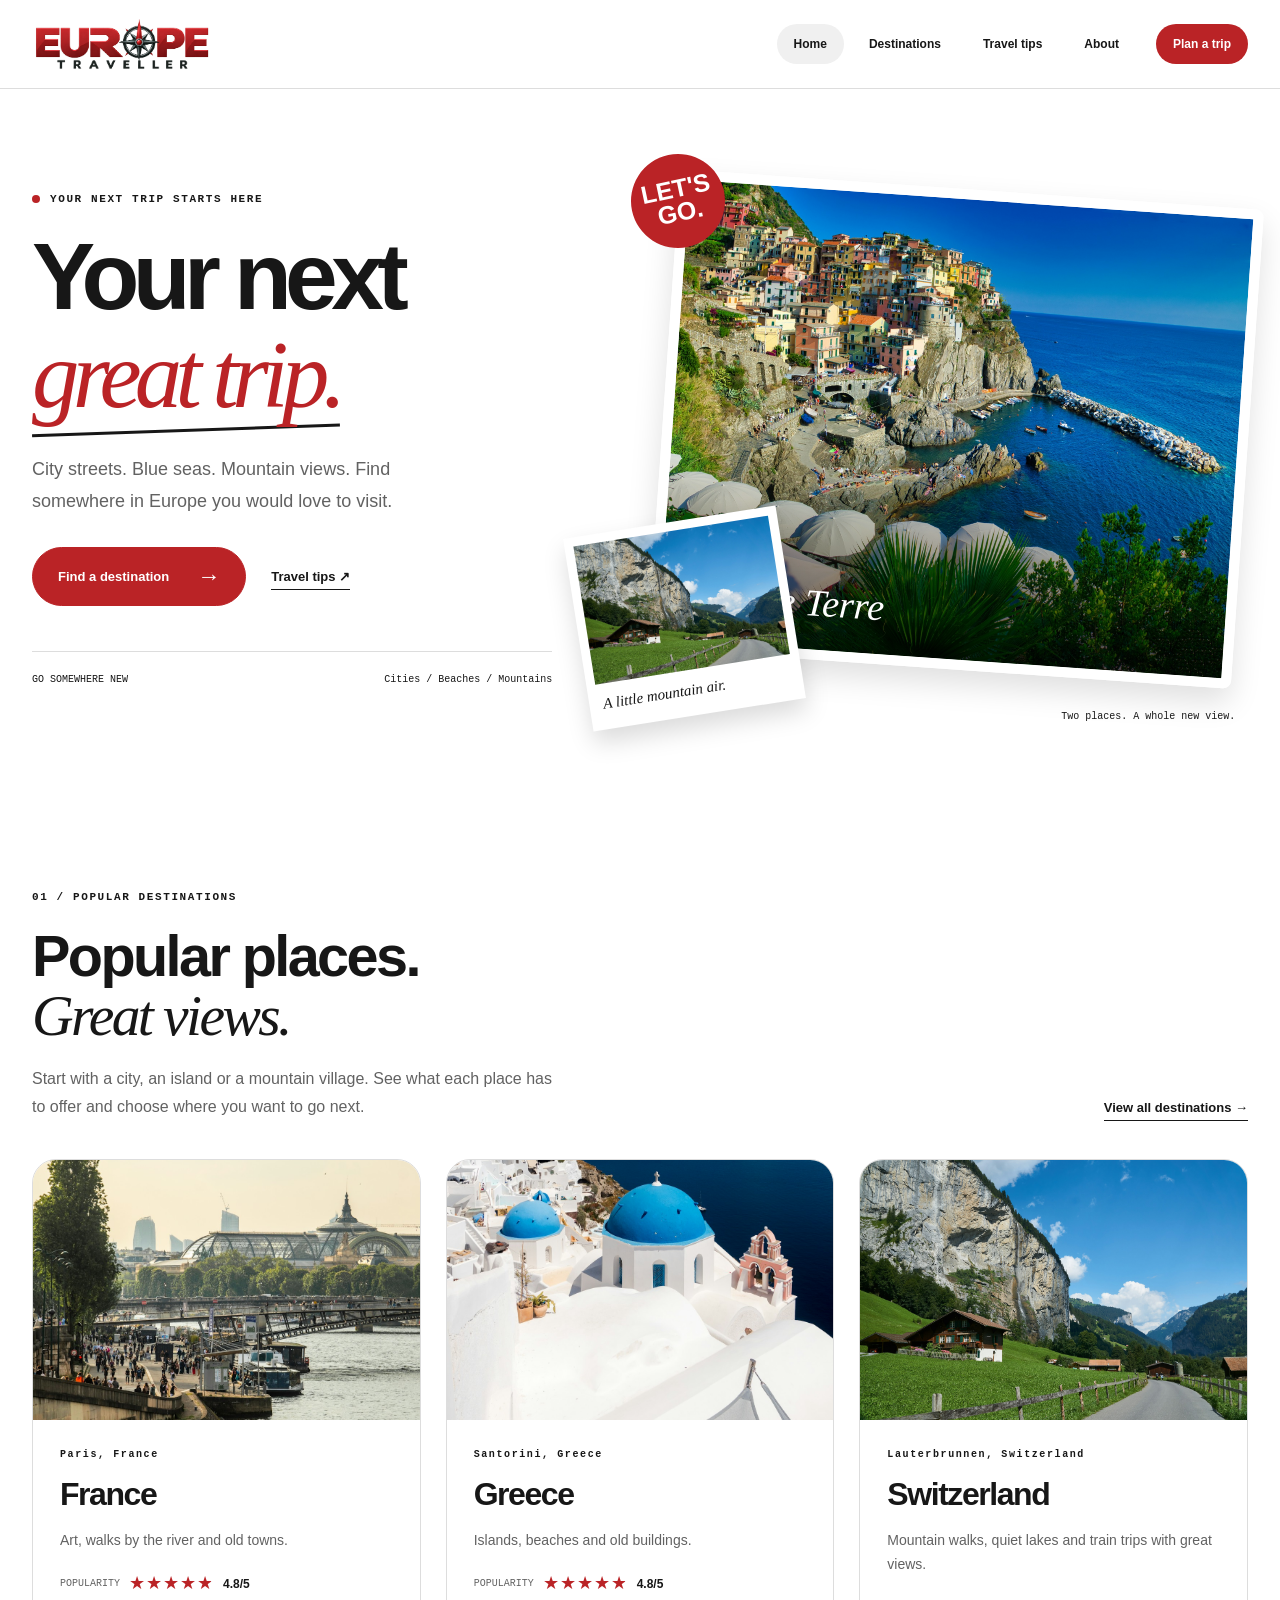
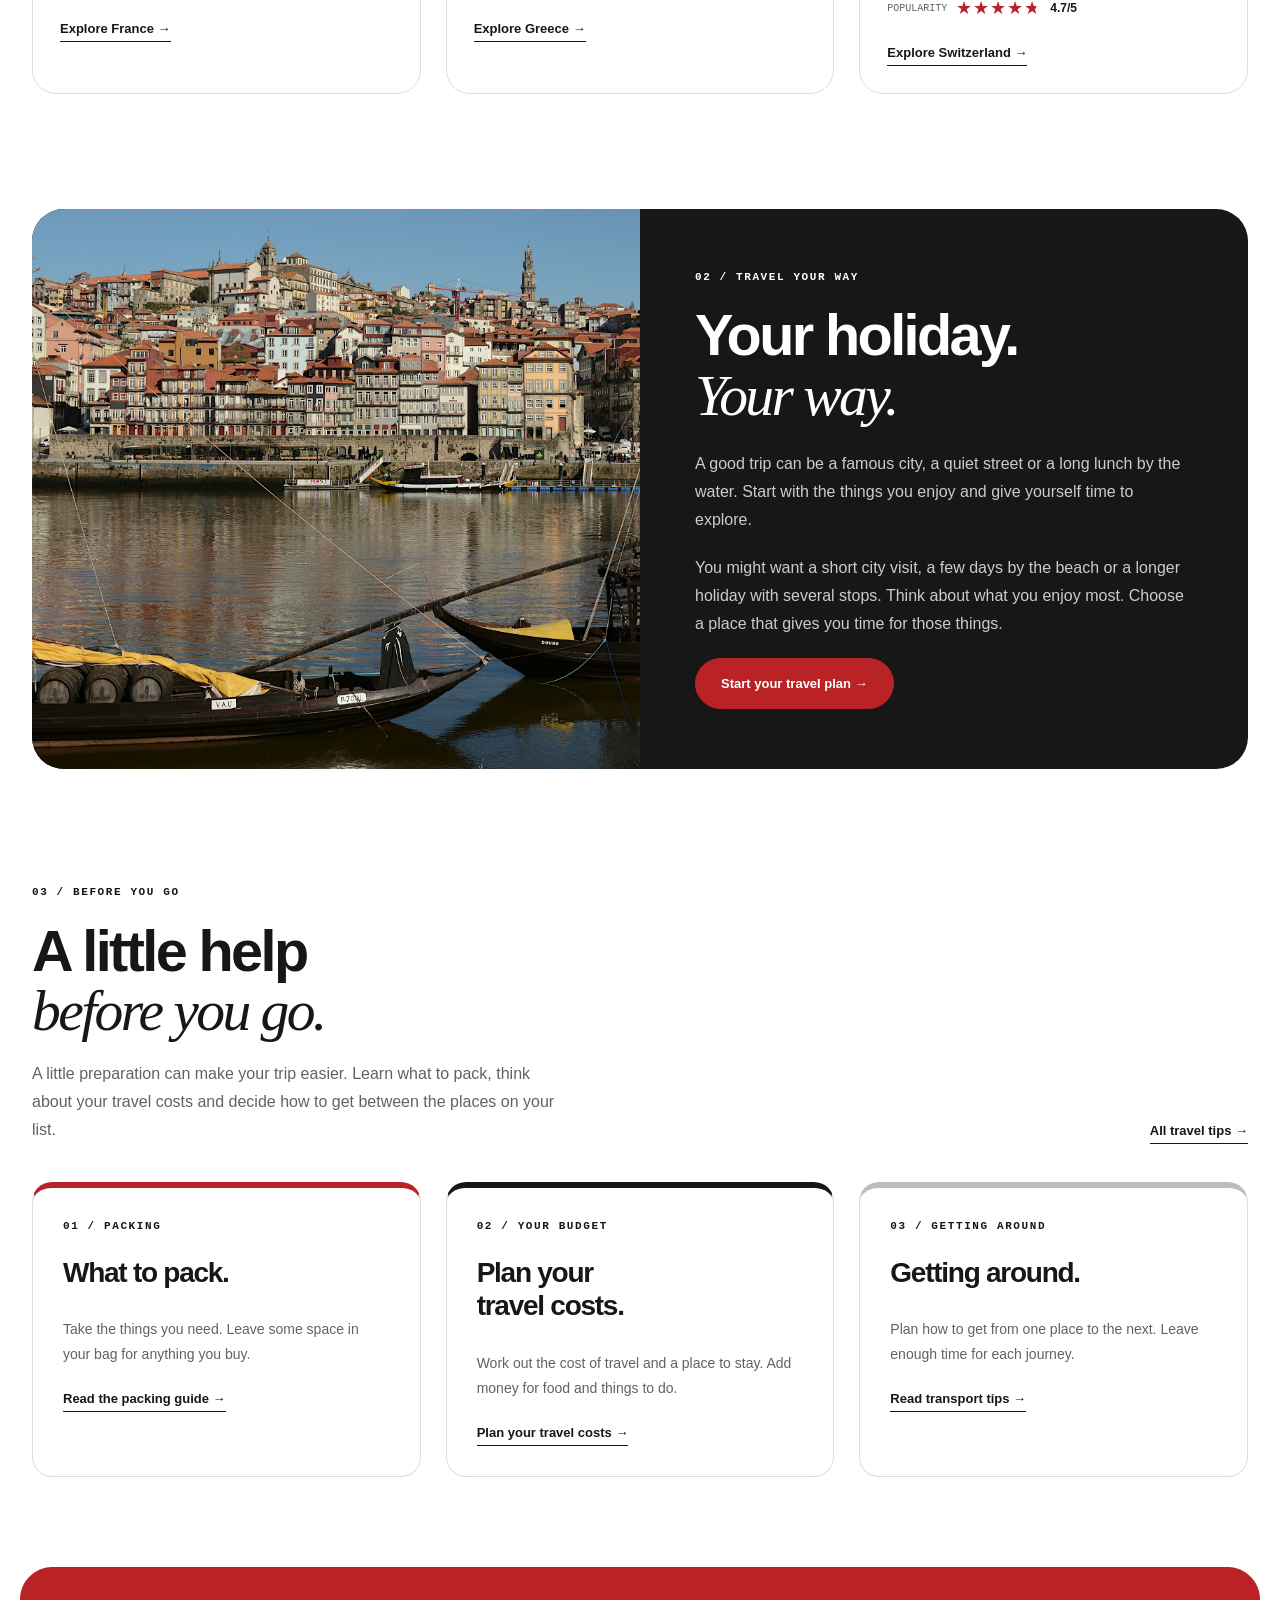
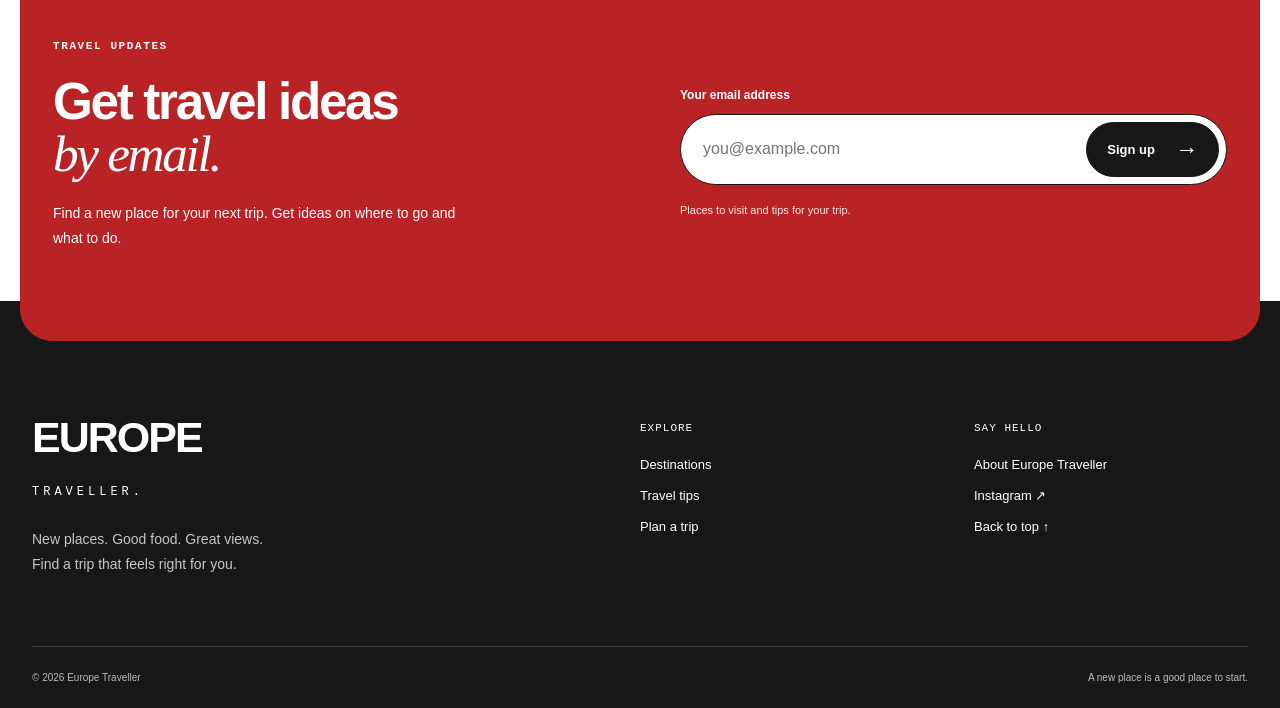
==== index.html @ cbe86f27 "Add files via upload" ====
<!DOCTYPE html>
<html lang="en-GB">
  <head>
    <meta charset="UTF-8">
    <meta name="viewport" content="width=device-width, initial-scale=1.0">
    <meta name="description" content="Discover popular European destinations, easy travel tips and a trip planner.">
    <title>Home | Europe Traveller</title>
    <link rel="icon" href="images/europe-traveller-logo-matched.png" type="image/png">
    <link rel="stylesheet" href="css/style.css">
  </head>
  <body>
    <a class="skip" href="#main">Skip to content</a>
    <!-- Site logo and navigation. -->
    <header class="header">
      <div class="container head-inner">
        <a class="logo" href="index.html" aria-label="Europe Traveller home"><img src="images/europe-traveller-logo-matched.png" alt="Europe Traveller" width="2103" height="748"></a>
        <input type="checkbox" id="menu" class="menu-toggle" aria-label="Show navigation menu" aria-controls="main-navigation">
        <label for="menu" class="menu-button">Menu <span aria-hidden="true">+</span></label>
        <nav class="nav" id="main-navigation" aria-label="Main navigation">
          <a href="index.html" aria-current="page" class="active">Home</a>
          <a href="destinations.html">Destinations</a>
          <a href="styles.html">Travel tips</a>
          <a href="about.html">About</a>
          <a href="enquiry.html">Plan a trip</a>
        </nav>
      </div>
    </header>
    <!-- The main content for this page. -->
    <main id="main">
      <section class="hero-canvas container">
        <div class="hero-copy">
          <span class="eyebrow"><span class="status-dot"></span>YOUR NEXT TRIP STARTS HERE</span>
          <h1>Your next<br><em>great trip.</em></h1>
          <p>City streets. Blue seas. Mountain views. Find somewhere in Europe you would love to visit.</p>
          <div class="hero-actions">
            <a class="button" href="destinations.html">Find a destination <span aria-hidden="true">&rarr;</span></a>
            <a class="quiet-link" href="styles.html">Travel tips &nearr;</a>
          </div>
          <div class="hero-note">
            <span>GO SOMEWHERE NEW</span>
            <span>Cities / Beaches / Mountains</span>
          </div>
        </div>
        <div class="hero-collage">
          <figure class="main-postcard">
            <img src="images/photos/italy.jpg" alt="Colourful houses and a small harbour in Manarola, Cinque Terre" width="1960" height="1600" fetchpriority="high">
            <figcaption>
              <span>01 / ITALY</span>
              <strong>Cinque Terre</strong>
            </figcaption>
          </figure>
          <figure class="small-postcard">
            <img src="images/photos/switzerland.jpg" alt="A chalet below the cliffs and mountains of Lauterbrunnen" width="2400" height="1600">
            <figcaption>
              A little mountain air.
            </figcaption>
          </figure>
          <div class="round-stamp" aria-hidden="true">
            LET'S
            <br>
            GO.
          </div>
          <span class="photo-note">Two places. A whole new view.</span>
        </div>
      </section>
      <section class="section container">
        <div class="section-heading">
          <div>
            <span class="eyebrow">01 / POPULAR DESTINATIONS</span>
            <h2>Popular places.<br><em>Great views.</em></h2>
            <p>Start with a city, an island or a mountain village. See what each place has to offer and choose where you want to go next.</p>
          </div>
          <a class="text-link" href="destinations.html">View all destinations &rarr;</a>
        </div>
        <div class="three-grid">
          <a class="story-card" href="destinations.html#france">
            <img src="images/photos/france.jpg" alt="People and boats beside the River Seine in Paris" width="1067" height="1600" loading="lazy">
            <div class="story-text">
              <span class="eyebrow">Paris, France</span>
              <h3>France</h3>
              <p>Art, walks by the river and old towns.</p>
              <div class="popularity">
                <span class="popularity-label">Popularity</span>
                <span class="stars rating-48" aria-hidden="true">&#9733;&#9733;&#9733;&#9733;&#9733;</span>
                <span class="popularity-score" aria-label="Popularity score 4.8 out of 5">4.8/5</span>
              </div>
              <span class="text-link">Explore France &rarr;</span>
            </div>
          </a>
          <a class="story-card" href="destinations.html#greece">
            <img class="photo-bottom" src="images/photos/greece.jpg" alt="Blue church domes and white buildings above the sea in Santorini" width="1067" height="1600" loading="lazy">
            <div class="story-text">
              <span class="eyebrow">Santorini, Greece</span>
              <h3>Greece</h3>
              <p>Islands, beaches and old buildings.</p>
              <div class="popularity">
                <span class="popularity-label">Popularity</span>
                <span class="stars rating-48" aria-hidden="true">&#9733;&#9733;&#9733;&#9733;&#9733;</span>
                <span class="popularity-score" aria-label="Popularity score 4.8 out of 5">4.8/5</span>
              </div>
              <span class="text-link">Explore Greece &rarr;</span>
            </div>
          </a>
          <a class="story-card" href="destinations.html#switzerland">
            <img src="images/photos/switzerland.jpg" alt="A chalet below the cliffs and mountains of Lauterbrunnen" width="2400" height="1600" loading="lazy">
            <div class="story-text">
              <span class="eyebrow">Lauterbrunnen, Switzerland</span>
              <h3>Switzerland</h3>
              <p>Mountain walks, quiet lakes and train trips with great views.</p>
              <div class="popularity">
                <span class="popularity-label">Popularity</span>
                <span class="stars rating-47" aria-hidden="true">&#9733;&#9733;&#9733;&#9733;&#9733;</span>
                <span class="popularity-score" aria-label="Popularity score 4.7 out of 5">4.7/5</span>
              </div>
              <span class="text-link">Explore Switzerland &rarr;</span>
            </div>
          </a>
        </div>
      </section>
      <section class="section feature-story">
        <div class="container editorial-split">
          <img src="images/photos/portugal.jpg" alt="Traditional boats and colourful riverside buildings in Porto" width="2225" height="1600" loading="lazy">
          <div class="feature-copy">
            <span class="eyebrow">02 / TRAVEL YOUR WAY</span>
            <h2>Your holiday.<br><em>Your way.</em></h2>
            <p>A good trip can be a famous city, a quiet street or a long lunch by the water. Start with the things you enjoy and give yourself time to explore.</p>
            <p>You might want a short city visit, a few days by the beach or a longer holiday with several stops. Think about what you enjoy most. Choose a place that gives you time for those things.</p>
            <a class="button dark" href="enquiry.html">Start your travel plan &rarr;</a>
          </div>
        </div>
      </section>
      <section class="section container">
        <div class="section-heading">
          <div>
            <span class="eyebrow">03 / BEFORE YOU GO</span>
            <h2>A little help<br><em>before you go.</em></h2>
            <p>A little preparation can make your trip easier. Learn what to pack, think about your travel costs and decide how to get between the places on your list.</p>
          </div>
          <a class="text-link" href="styles.html">All travel tips &rarr;</a>
        </div>
        <div class="three-grid journal-grid">
          <a href="styles.html#packing" class="journal-card journal-link"><span class="eyebrow">01 / PACKING</span><h3>What to pack.</h3><p>Take the things you need. Leave some space in your bag for anything you buy.</p><span class="text-link">Read the packing guide &rarr;</span></a>
          <a href="styles.html#budget" class="journal-card journal-link dark-top"><span class="eyebrow">02 / YOUR BUDGET</span><h3>Plan your<br>travel costs.</h3><p>Work out the cost of travel and a place to stay. Add money for food and things to do.</p><span class="text-link">Plan your travel costs &rarr;</span></a>
          <a href="styles.html#transport" class="journal-card journal-link grey-top"><span class="eyebrow">03 / GETTING AROUND</span><h3>Getting around.</h3><p>Plan how to get from one place to the next. Leave enough time for each journey.</p><span class="text-link">Read transport tips &rarr;</span></a>
        </div>
      </section>
    </main>
    <!-- Email. -->
    <section class="newsletter" aria-labelledby="newsletter-title">
      <div class="container newsletter-grid">
        <div>
          <span class="eyebrow">TRAVEL UPDATES</span>
          <h2 id="newsletter-title">Get travel ideas<br><em>by email.</em></h2>
          <p>Find a new place for your next trip. Get ideas on where to go and what to do.</p>
        </div>
        <form action="about.html#subscribed" method="get">
          <label for="subscribe-email">Your email address</label>
          <div class="subscribe-row">
            <input id="subscribe-email" type="email" autocomplete="email" placeholder="you@example.com" required aria-describedby="subscribe-note">
            <button class="button" type="submit">Sign up <span aria-hidden="true">&rarr;</span></button>
          </div>
          <p id="subscribe-note" class="tip-small">Places to visit and tips for your trip.</p>
        </form>
      </div>
    </section>
    <!-- Footer links appear on every page. -->
    <footer class="footer">
      <div class="container foot-grid">
        <div class="footer-intro">
          <a class="footer-brand" href="index.html">EUROPE<br><span>TRAVELLER.</span></a>
          <p>New places. Good food. Great views.<br>Find a trip that feels right for you.</p>
        </div>
        <div>
          <strong>Explore</strong>
          <a href="destinations.html" class="footer-link">Destinations</a>
          <a href="styles.html" class="footer-link">Travel tips</a>
          <a href="enquiry.html" class="footer-link">Plan a trip</a>
        </div>
        <div>
          <strong>Say hello</strong>
          <a href="about.html" class="footer-link">About Europe Traveller</a>
          <a href="https://www.instagram.com/" target="_blank" rel="noopener noreferrer" class="footer-link">Instagram &nearr;</a>
          <a href="#main" class="footer-link">Back to top &uarr;</a>
        </div>
      </div>
      <div class="container footer-bottom">
        <span>&copy; 2026 Europe Traveller</span>
        <span>A new place is a good place to start.</span>
      </div>
    </footer>
  </body>
</html>
---- css/style.css ----
* { box-sizing: border-box; }
html { scroll-behavior: smooth; }
body { margin: 0; background: #fff; color: #171717; font: 16px Arial, Helvetica, sans-serif; }
a { color: inherit; text-decoration: none; }
img, video { display: block; max-width: 100%; }
button, input, select, textarea { font: inherit; }
button, summary { cursor: pointer; }
:focus-visible { outline: 3px solid #ba2326; outline-offset: 5px; }
h1, h2, h3, p, figure { margin-top: 0; }
h1, h2, h3 { letter-spacing: -.045em; }
h1, h2 { font-weight: 800; line-height: 1.03; }
h1 { font-size: clamp(56px, 6.6vw, 92px); margin-bottom: 26px; }
h2 { font-size: clamp(38px, 4.5vw, 64px); margin-bottom: 25px; }
h1 em, h2 em { font-family: Georgia, "Times New Roman", serif; font-weight: normal; }
h3 { font-size: 24px; line-height: 1.2; }
p, li { line-height: 1.75; }
p { margin-bottom: 20px; }
.container { width: calc(100% - 64px); max-width: 1240px; margin: auto; }
.section { padding: 90px 0; }
.sand { background: #f5f5f5; }
.ink { background: #171717; color: #fff; }
.eyebrow, .light-label { display: block; font: 700 11px/1.6 "Courier New", monospace; letter-spacing: 1.6px; margin-bottom: 20px; }
.light-label { color: white; }
.tip-small { color: #626262; font-size: 12px; margin-top: 16px; }
main[id], section[id], article[id] { scroll-margin-top: 110px; }
.skip { position: absolute; top: -100px; left: 15px; padding: 12px; background: #ba2326; color: white; z-index: 50; }
.skip:focus { top: 10px; }

/* Header */
.header { position: sticky; top: 0; z-index: 20; background: #fff; border-bottom: 1px solid #ddd; }
.head-inner { min-height: 88px; display: flex; align-items: center; justify-content: space-between; gap: 30px; }
.logo img { width: 180px; height: auto; }
.nav { display: flex; align-items: center; gap: 8px; }
.nav a { padding: 13px 17px; border-radius: 50px; font-size: 12px; font-weight: bold; white-space: nowrap; }
.nav a:hover, .nav a.active { background: #f0f0f0; }
.nav a:last-child { margin-left: 12px; background: #ba2326; color: white; }
.nav a:last-child:hover { background: #961c1e; }
.menu-toggle, .menu-button { display: none; }

/* Buttons */
.button { display: inline-flex; align-items: center; justify-content: center; gap: 28px; padding: 17px 25px; background: #ba2326; color: #fff; border: 1px solid #ba2326; border-radius: 50px; font-size: 13px; font-weight: bold; transition: transform .2s, background .2s; }
.button:hover { transform: translateY(-2px); background: #961c1e; }
.button span { font-size: 23px; line-height: 1; }
.button.dark { background: #171717; color: white; border-color: #171717; }
.quiet-link, .text-link { display: inline-block; font-size: 13px; font-weight: bold; border-bottom: 1px solid currentColor; padding: 5px 0; }
.quiet-link:hover, .text-link:hover { opacity: .65; }

/* Main photo collage Relative positioning keeps the photos inside this area. Absolute positioning places the smaller photo over the larger one. */
.hero-canvas { display: grid; grid-template-columns: minmax(0, .9fr) minmax(0, 1.1fr); align-items: center; gap: 60px; padding: 65px 0 75px; }
.hero-copy { padding: 20px 0; }
.hero-copy .eyebrow { display: flex; align-items: center; gap: 10px; }
.status-dot { width: 8px; height: 8px; background: #ba2326; border-radius: 50%; }
.hero-copy h1 { font-size: clamp(66px, 7.4vw, 106px); letter-spacing: -.07em; margin-bottom: 30px; }
.hero-copy h1 em { white-space: nowrap; position: relative; z-index: 0; color: #ba2326; }
.hero-copy h1 em:after { content: ""; position: absolute; left: 0; right: 0; height: 3px; background: #171717; bottom: -5px; z-index: -1; transform: rotate(-2deg); }
.hero-copy > p { max-width: 390px; color: #626262; font-size: 18px; }
.hero-actions { display: flex; align-items: center; flex-wrap: wrap; gap: 25px; margin: 30px 0 45px; }
.hero-note { display: flex; flex-wrap: wrap; justify-content: space-between; gap: 12px; border-top: 1px solid #ddd; padding-top: 20px; font: 10px/1.5 "Courier New", monospace; }
.hero-collage { position: relative; height: 570px; }
.main-postcard { position: absolute; width: 92%; height: 480px; top: 35px; right: 0; margin: 0; border: 10px solid white; border-radius: 8px; transform: rotate(4deg); box-shadow: 0 14px 30px #00000020; overflow: hidden; }
.main-postcard img { width: 100%; height: 100%; object-fit: cover; }
.main-postcard:after { content: ""; position: absolute; inset: 55% 0 0; background: linear-gradient(transparent, #000000b0); }
.main-postcard figcaption { position: absolute; bottom: 25px; left: 25px; z-index: 1; color: white; }
.main-postcard figcaption span { display: block; font: 11px "Courier New", monospace; letter-spacing: 2px; }
.main-postcard figcaption strong { display: block; margin-top: 10px; font: italic 38px Georgia, serif; }
.small-postcard { position: absolute; left: -35px; bottom: 8px; width: 215px; background: white; margin: 0; padding: 9px 9px 17px; transform: rotate(-9deg); box-shadow: 0 12px 25px #00000025; z-index: 2; }
.small-postcard img { width: 100%; height: 140px; object-fit: cover; }
.small-postcard figcaption { padding: 12px 5px 0; font: italic 15px Georgia, serif; }
.round-stamp { position: absolute; top: 0; left: 3%; width: 94px; height: 94px; border-radius: 50%; background: #ba2326; color: white; display: flex; align-items: center; justify-content: center; text-align: center; font-weight: 900; font-size: 25px; line-height: .95; transform: rotate(-12deg); z-index: 3; }
.photo-note { position: absolute; bottom: 2px; right: 2%; font: 10px "Courier New", monospace; }

/* Section headings and home cards */
.section-heading { display: flex; align-items: end; justify-content: space-between; gap: 50px; margin-bottom: 38px; }
.section-heading h2 { margin: 0; }
.section-heading p { max-width: 530px; color: #626262; margin: 20px 0 0; }
.section-heading > p { max-width: 390px; }
.section-heading > a { white-space: nowrap; }
.three-grid { display: grid; grid-template-columns: repeat(3, minmax(0, 1fr)); gap: 25px; }
.story-card { display: block; border: 1px solid #ddd; border-radius: 24px; overflow: hidden; background: white; transition: transform .25s, box-shadow .25s; }
.story-card:hover { transform: translateY(-6px); box-shadow: 0 16px 30px #00000015; }
.story-card > img { width: 100%; height: 260px; object-fit: cover; }
.story-text { padding: 27px; }
.story-text .eyebrow { font-size: 10px; margin-bottom: 12px; }
.story-text h3 { font-size: 32px; margin-bottom: 14px; }
.story-text > p { font-size: 14px; color: #626262; }
.popularity { display: flex; flex-wrap: wrap; align-items: center; gap: 9px; margin: 20px 0; }
.popularity-label { color: #626262; font: 10px "Courier New", monospace; text-transform: uppercase; }
.popularity-score { font-size: 12px; font-weight: bold; }
.stars { display: inline-block; font-size: 18px; line-height: 1.3; letter-spacing: 1px; color: transparent; -webkit-background-clip: text; background-clip: text; }

/* Fixed star ratings. 4.8 out of 5 fills 96% of the stars. */
.rating-45 { background-image: linear-gradient(to right, #ba2326 90%, #d8d8d8 90%); }
.rating-46 { background-image: linear-gradient(to right, #ba2326 92%, #d8d8d8 92%); }
.rating-47 { background-image: linear-gradient(to right, #ba2326 94%, #d8d8d8 94%); }
.rating-48 { background-image: linear-gradient(to right, #ba2326 96%, #d8d8d8 96%); }
.rating-49 { background-image: linear-gradient(to right, #ba2326 98%, #d8d8d8 98%); }
.editorial-split { display: grid; grid-template-columns: 1fr 1fr; gap: 70px; align-items: center; }
.editorial-split > img { width: 100%; height: 470px; object-fit: cover; border-radius: 28px; }
.editorial-split p { color: #626262; }
.feature-story { padding: 25px 0; }
.feature-story .editorial-split { gap: 0; background: #171717; color: #fff; border-radius: 32px; overflow: hidden; }
.feature-story .editorial-split > img { height: 100%; min-height: 560px; border-radius: 0; }
.feature-copy { padding: 55px; }
.feature-story .button.dark { background: #ba2326; border-color: #ba2326; }
.feature-story p { color: #ccc; }
.journal-card { display: block; background: white; border: 1px solid #ddd; border-top: 6px solid #ba2326; border-radius: 20px; padding: 30px; }
.dark-top { border-top-color: #171717; }
.grey-top { border-top-color: #bdbdbd; }
.journal-grid h3 { font-size: 28px; }
.journal-grid p { color: #626262; font-size: 14px; }
.journal-link:hover { background: #f6f6f6; }

/* Inner page banners */
.page-hero { padding: 65px 0; background: #f5f5f5; }
.page-hero-grid { display: grid; grid-template-columns: 1fr 1fr; gap: 75px; align-items: center; }
.page-hero p { max-width: 460px; font-size: 17px; color: #626262; }
.page-hero-grid > img, .hero-picture { width: 100%; height: 400px; object-fit: cover; border-radius: 80px 25px 25px 25px; }
.hero-picture { position: relative; margin: 0; overflow: hidden; }
.hero-picture img { width: 100%; height: 100%; object-fit: cover; }
.hero-picture figcaption { position: absolute; bottom: 20px; left: 20px; background: #fff; border-radius: 50px; padding: 12px 18px; font: 10px "Courier New", monospace; letter-spacing: 1px; }
.page-about .page-hero-grid > img { border-radius: 25px 80px 25px 25px; }
.page-plan .page-hero-grid > img { border-radius: 25px 25px 80px 25px; }

/* Destination filters A checked radio button changes its label and hides cards from other groups. The ~ symbol means a later element with the same parent. */
.directory { position: relative; display: flex; flex-wrap: wrap; gap: 10px; }
.filter-radio { position: absolute; opacity: 0; width: 1px; height: 1px; padding: 0; }
.filter-label { display: inline-block; border: 1px solid #ccc; border-radius: 50px; padding: 13px 22px; cursor: pointer; font-size: 12px; font-weight: bold; }
.filter-label:hover { background: #eee; }
.filter-radio:checked + .filter-label { background: #ba2326; color: white; border-color: #ba2326; }
.filter-radio:focus-visible + .filter-label { outline: 3px solid #ba2326; outline-offset: 3px; }
#show-city:checked ~ .destination-grid .country-card:not(.city), #show-sea:checked ~ .destination-grid .country-card:not(.sea), #show-nature:checked ~ .destination-grid .country-card:not(.nature) { display: none; }
.destination-grid { width: 100%; margin-top: 25px; display: grid; grid-template-columns: repeat(3, minmax(0, 1fr)); align-items: start; gap: 28px; }
.country-card { background: white; border: 1px solid #ddd; border-radius: 24px; overflow: hidden; }
.country-photo { position: relative; }
.country-photo img { width: 100%; height: 245px; object-fit: cover; }
.country-number { position: absolute; top: 16px; left: 16px; display: flex; align-items: center; justify-content: center; border-radius: 50%; width: 36px; height: 36px; background: #ba2326; color: white; font: 12px "Courier New", monospace; }
.country-location { position: absolute; left: 16px; bottom: 16px; max-width: calc(100% - 32px); padding: 9px 13px; background: #ffffffeb; border-radius: 50px; font-size: 10px; }
.country-content { padding: 25px; }
.country-name { font-size: 30px; margin: 0 0 13px; }
.country-content > p { color: #626262; font-size: 14px; min-height: 48px; }
.country-guide { border-top: 1px solid #ddd; margin-top: 20px; }
.country-guide summary { display: flex; align-items: center; justify-content: space-between; gap: 15px; list-style: none; padding: 18px 0 0; font-size: 12px; font-weight: bold; }
.country-guide summary::-webkit-details-marker { display: none; }
.country-guide summary span { font-size: 24px; font-weight: normal; }
.country-guide[open] summary span { transform: rotate(45deg); }
.country-guide > div { margin-top: 20px; }
.country-guide p, .country-guide li { color: #626262; font-size: 14px; }
.country-guide ul { padding-left: 20px; }

/* Tips, checklist and questions */
.travel-strip { background: white; border-bottom: 1px solid #ddd; }
.travel-strip .container { display: flex; align-items: center; flex-wrap: wrap; gap: 28px; padding: 22px 0; }
.travel-strip strong { font-size: 13px; margin-right: auto; }
.travel-strip a { font-size: 12px; font-weight: bold; }
.travel-strip a:hover { text-decoration: underline; }
.tips-list { padding-left: 20px; }
.tips-list li { margin-bottom: 14px; }
.packing-panel { background: #171717; color: white; border: 1px solid #171717; border-radius: 24px; padding: 35px; }
.packing-panel h3 { font-size: 30px; }
.packing-panel p { font-size: 14px; color: #ccc; }
.packing-panel label { display: flex; align-items: center; gap: 13px; padding: 17px 0; border-top: 1px solid #444; font-size: 13px; line-height: 1.5; cursor: pointer; }
.packing-panel input { width: 19px; height: 19px; padding: 0; margin: 0; accent-color: #ba2326; flex-shrink: 0; }
.packing-panel input:checked + span { text-decoration: line-through; color: #bdbdbd; }
.step { display: block; font: italic 45px Georgia, serif; margin-bottom: 25px; }
.step-card { border-top: 2px solid #171717; padding: 28px 15px 0 0; }
.step-grid p { color: #626262; font-size: 15px; }
.readable { max-width: 820px; }
.readable p { color: #626262; }
.travel-faq { padding: 24px; margin: 12px 0; background: white; border: 1px solid #ddd; border-radius: 16px; }
.travel-faq[open] { background: #fafafa; }
.travel-faq summary { font-size: 16px; font-weight: bold; }
.travel-faq p { margin: 20px 0 0; font-size: 15px; }
.travel-faq .text-link { margin-top: 15px; }
.video-grid { display: grid; grid-template-columns: .8fr 1.2fr; align-items: center; gap: 70px; }
.video-grid p { color: #ccc; }
.video-grid video { width: 100%; border-radius: 24px; background: black; }

/* Travel planning form */
.plan-grid { display: grid; grid-template-columns: 1.35fr .7fr; align-items: start; gap: 35px; }
.form-panel { border: 1px solid #ccc; background: white; border-radius: 28px; padding: 40px; }
.form-panel h2 { font-size: 38px; }
.form-panel > p { color: #626262; font-size: 15px; }
.form-panel label, .newsletter label { display: block; font-size: 12px; font-weight: bold; margin-bottom: 20px; }
input, select, textarea { max-width: 100%; padding: 15px; background: white; border: 1px solid #bcbcbc; border-radius: 10px; color: #171717; font-size: 16px; }
.form-panel input, .form-panel select, .form-panel textarea { display: block; width: 100%; margin-top: 10px; font-weight: normal; }
textarea { resize: vertical; }
.form-row { display: grid; grid-template-columns: 1fr 1fr; gap: 18px; }
.plan-aside { position: sticky; top: 115px; background: #171717; color: white; border-radius: 25px; overflow: hidden; }
.plan-aside img { width: 100%; height: 245px; object-fit: cover; }
.plan-aside > div { padding: 30px; }
.plan-aside p, .plan-aside li { color: #ccc; font-size: 14px; }
.plan-aside ol { padding-left: 20px; }
.plan-aside li { margin-bottom: 15px; }
.trip-interests { border: 0; padding: 0; margin: 25px 0; display: grid; grid-template-columns: 1fr 1fr; gap: 15px; }
.trip-interests legend { font-size: 12px; font-weight: bold; margin-bottom: 18px; }
.form-panel .trip-interests label { margin: 0; display: flex; align-items: center; gap: 9px; font-weight: normal; }
.form-panel .trip-interests input { width: 18px; height: 18px; margin: 0; padding: 0; flex-shrink: 0; accent-color: #ba2326; }

/* Newsletter and footer */
.newsletter { position: relative; z-index: 1; margin: 0 20px; padding: 70px 0; background: #ba2326; color: white; border: 1px solid #ba2326; border-radius: 32px; }
.newsletter-grid { display: grid; grid-template-columns: 1fr 1fr; align-items: center; gap: 80px; }
.newsletter h2 { font-size: clamp(36px, 4vw, 56px); margin-bottom: 20px; }
.newsletter p { max-width: 410px; font-size: 14px; }
.newsletter label { margin-bottom: 12px; }
.subscribe-row { display: flex; align-items: center; padding: 7px; gap: 10px; background: white; border: 1px solid #171717; border-radius: 50px; }
.subscribe-row input { min-width: 0; flex: 1; border: 0; background: transparent; padding: 12px 15px; }
.subscribe-row .button { background: #171717; border-color: #171717; flex-shrink: 0; padding: 15px 20px; gap: 20px; }
.newsletter .tip-small { font-size: 11px; color: #ffe5e5; margin-bottom: 0; }
.subscribe-success { display: none; margin-top: 30px; margin-bottom: 30px; padding: 35px; border-radius: 24px; background: #f5f5f5; }
.subscribe-success:target { display: block; }
.subscribe-success h2 { font-size: 34px; }
.footer { background: #171717; color: #fff; margin-top: -40px; padding: 115px 0 0; }
.foot-grid { display: grid; grid-template-columns: 2fr 1fr 1fr; gap: 60px; }
.footer-brand { display: inline-block; font-size: 43px; font-weight: 900; letter-spacing: -2px; line-height: 1; margin-bottom: 25px; }
.footer-brand span { color: white; font: 12px "Courier New", monospace; letter-spacing: 4px; }
.foot-grid p { color: #c7c7c7; font-size: 14px; }
.foot-grid strong { display: block; font: 11px "Courier New", monospace; text-transform: uppercase; letter-spacing: 1px; margin: 6px 0 23px; color: white; }
.footer-link { display: block; margin: 16px 0; font-size: 13px; }
.foot-grid a:hover { text-decoration: underline; }
.footer-bottom { display: flex; justify-content: space-between; gap: 20px; border-top: 1px solid #444; padding: 25px 0; margin-top: 50px; color: #bbb; font-size: 10px; }

/* Tablets and phones Each media query changes only the values needed at that screen width. */

@media (max-width: 1050px) {
  .hero-canvas { gap: 30px; }
  .hero-collage { height: 510px; }
  .main-postcard { height: 430px; }
  .small-postcard { left: -5px; width: 185px; }
  .small-postcard img { height: 120px; }
  .destination-grid { grid-template-columns: repeat(2, minmax(0, 1fr)); }
  .nav a { padding: 12px; }
  .nav a:last-child { margin-left: 0; }
  .page-hero-grid, .editorial-split { gap: 40px; }
  .feature-copy { padding: 35px; }
  .newsletter-grid { gap: 40px; }
}

@media (max-width: 880px) {
  .head-inner { min-height: 78px; flex-wrap: wrap; gap: 0; }
  .logo img { width: 155px; }
  .menu-toggle { display: block; position: absolute; opacity: 0; width: 1px; height: 1px; padding: 0; }
  .menu-button { display: flex; align-items: center; gap: 18px; background: #ba2326; color: white; border-radius: 50px; padding: 12px 18px; font-size: 12px; font-weight: bold; cursor: pointer; }
  .menu-button span { color: white; font-size: 20px; line-height: 1; }
  .menu-toggle:checked + .menu-button span { transform: rotate(45deg); }
  .menu-toggle:focus-visible + .menu-button { outline: 3px solid #ba2326; outline-offset: 4px; }
  .nav { display: none; width: 100%; flex-direction: column; align-items: stretch; gap: 5px; padding: 15px 0 20px; }
  .menu-toggle:checked ~ .nav { display: flex; }
  .nav a { padding: 14px 18px; }
  .hero-copy h1 { font-size: 72px; }
  .hero-canvas { gap: 25px; }
  .hero-collage { height: 470px; }
  .main-postcard { height: 380px; }
  .hero-actions { gap: 18px; }
  .hero-actions .button { gap: 15px; }
  .hero-note { display: block; }
  .hero-note span { display: block; margin-top: 8px; }
  .three-grid { gap: 18px; }
  .story-text, .journal-card { padding: 22px; }
  .story-card > img { height: 210px; }
  .newsletter-grid, .video-grid, .plan-grid { grid-template-columns: 1fr; gap: 35px; }
  .newsletter form { max-width: 600px; }
  .plan-aside { position: static; }
}

@media (max-width: 650px) {
  .container { width: calc(100% - 36px); }
  .section { padding: 60px 0; }
  h1 { font-size: 58px; }
  h2 { font-size: 42px; }
  .hero-canvas { grid-template-columns: 1fr; padding: 30px 0 40px; gap: 12px; }
  .hero-copy { padding: 8px 0; }
  .hero-copy h1 { font-size: clamp(56px, 13.9vw, 82px); }
  .hero-copy > p { font-size: 16px; max-width: 100%; }
  .hero-copy .eyebrow { font-size: 10px; }
  .hero-actions { margin: 25px 0; }
  .hero-note { display: flex; padding-top: 15px; font-size: 9px; }
  .hero-note span { margin: 0; }
  .hero-collage { height: 390px; margin-top: 15px; }
  .main-postcard { width: 90%; height: 310px; top: 18px; border-width: 7px; }
  .small-postcard { width: 153px; bottom: 18px; left: 3px; padding: 7px 7px 12px; }
  .small-postcard img { height: 98px; }
  .small-postcard figcaption { font-size: 12px; }
  .round-stamp { width: 72px; height: 72px; font-size: 20px; left: 1%; }
  .main-postcard figcaption { left: 18px; bottom: 20px; }
  .main-postcard figcaption strong { font-size: 30px; }
  .photo-note { font-size: 9px; right: 0; bottom: 0; }
  .three-grid, .destination-grid, .editorial-split, .page-hero-grid, .foot-grid { grid-template-columns: 1fr; gap: 25px; }
  .section-heading { flex-direction: column; align-items: start; gap: 20px; margin-bottom: 28px; }
  .section-heading p { max-width: 100%; }
  .section-heading > p { margin: 0; }
  .story-card > img { height: 260px; }
  .story-text { padding: 25px; }
  .story-text h3 { font-size: 30px; }
  .feature-story { padding: 0; }
  .feature-story .editorial-split { gap: 0; border-radius: 25px; }
  .feature-story .editorial-split > img { height: 290px; min-height: 0; }
  .feature-copy { padding: 32px 25px; }
  .journal-card { padding: 28px; }
  .journal-grid h3 { font-size: 27px; }
  .page-hero { padding: 38px 0; }
  .page-hero-grid { gap: 30px; }
  .page-hero p { font-size: 16px; }
  .page-hero-grid > img, .hero-picture { height: 280px; border-radius: 50px 20px 20px 20px; }
  .page-about .page-hero-grid > img, .page-plan .page-hero-grid > img { border-radius: 20px; }
  .directory { gap: 8px; }
  .destination-grid { margin-top: 17px; }
  .filter-label { padding: 12px 16px; font-size: 11px; }
  .country-photo img { height: auto; aspect-ratio: 4/3; }
  .country-content > p { min-height: 0; }
  .country-name { font-size: 31px; }
  .editorial-split > img { height: 300px; border-radius: 20px; }
  .packing-panel { padding: 28px 23px; }
  .packing-panel h3 { font-size: 27px; }
  .travel-strip .container { gap: 18px 23px; padding: 20px 0; }
  .travel-strip strong { width: 100%; }
  .travel-strip a { font-size: 11px; }
  .travel-faq { padding: 20px; }
  .travel-faq summary { font-size: 15px; }
  .video-grid video { border-radius: 18px; }
  .form-panel { padding: 28px 22px; border-radius: 22px; }
  .form-panel h2 { font-size: 32px; }
  .form-row, .trip-interests { grid-template-columns: 1fr; gap: 0; }
  .trip-interests { gap: 15px; }
  .plan-aside > div { padding: 25px; }
  .newsletter { margin: 0 12px; padding: 45px 0; border-radius: 25px; }
  .newsletter .container { width: calc(100% - 40px); }
  .newsletter h2 { font-size: 42px; }
  .newsletter-grid { gap: 30px; }
  .subscribe-row { flex-direction: column; background: none; border: 0; padding: 0; align-items: stretch; }
  .subscribe-row input { width: 100%; border: 1px solid #171717; border-radius: 12px; background: white; padding: 16px; }
  .subscribe-row .button { width: 100%; }
  .footer { padding-top: 95px; }
  .footer-intro { padding-bottom: 15px; border-bottom: 1px solid #444; }
  .footer-bottom { flex-direction: column; gap: 12px; margin-top: 35px; }
  .footer-brand { font-size: 38px; }
}

@media (prefers-reduced-motion: reduce) {
  html { scroll-behavior: auto; }
  *, *:before, *:after { transition: none !important; }
}

@media print {
  .header, .footer, .newsletter, .page-hero, .plan-aside, .form-panel button { display: none; }
  .plan-grid { display: block; }
  .form-panel { padding: 0; border: 0; }
  body { background: white; color: black; }
  .trip-interests { display: block; }
  .form-panel .trip-interests label { margin-bottom: 10px; }
}

/* Keep the church domes in view when a photo is cropped. */
.photo-bottom { object-position: center bottom; }
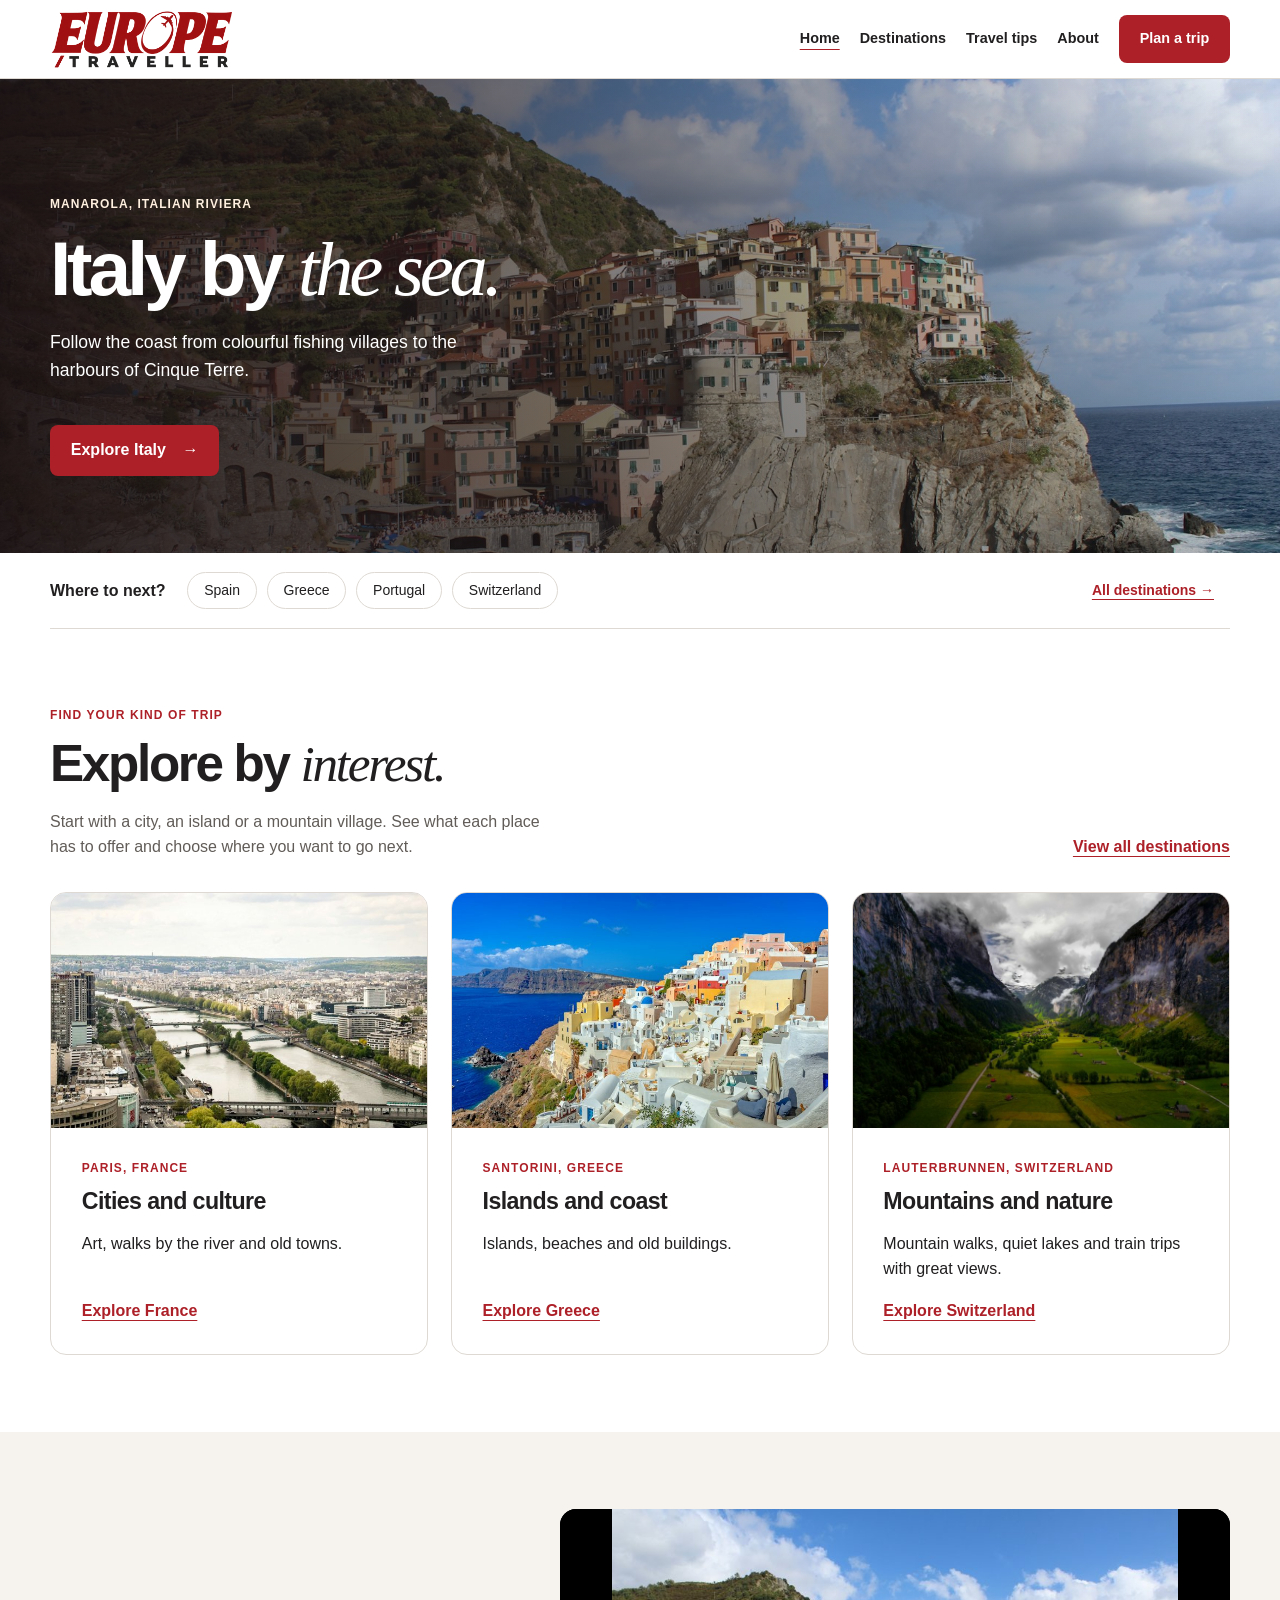
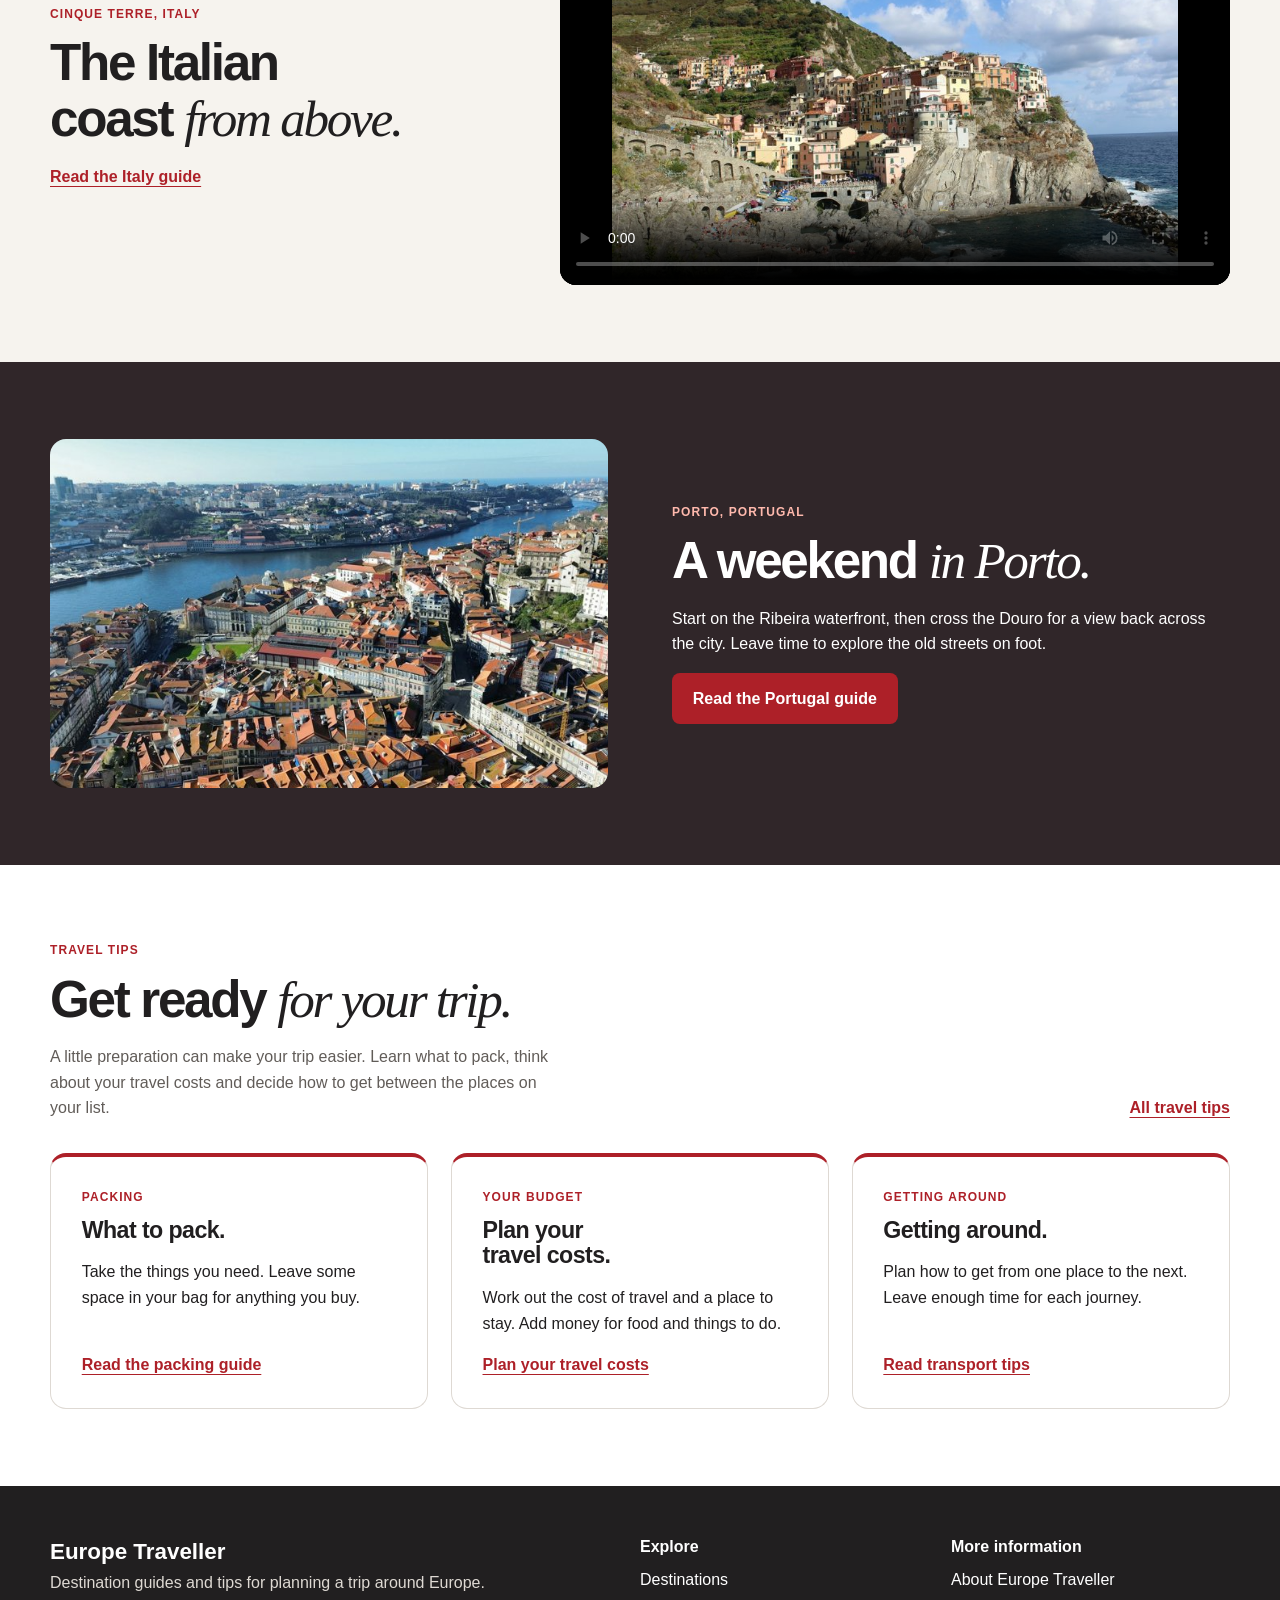
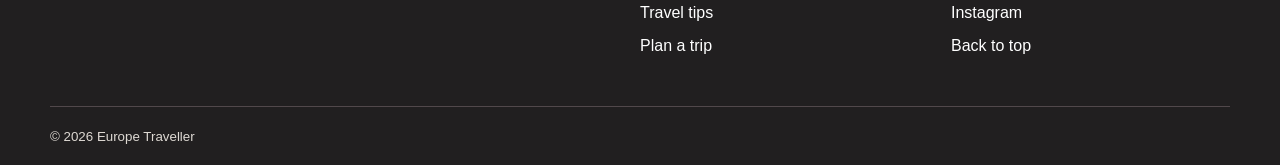
==== commit 0847a6b9: "Add files via upload" ====
--- a/index.html
+++ b/index.html
@@ -5,187 +5,168 @@
     <meta name="viewport" content="width=device-width, initial-scale=1.0">
     <meta name="description" content="Discover popular European destinations, easy travel tips and a trip planner.">
     <title>Home | Europe Traveller</title>
-    <link rel="icon" href="images/europe-traveller-logo-matched.png" type="image/png">
+    <link rel="icon" href="images/logo.png" type="image/png">
     <link rel="stylesheet" href="css/style.css">
   </head>
-  <body>
+  <body id="top">
     <a class="skip" href="#main">Skip to content</a>
-    <!-- Site logo and navigation. -->
     <header class="header">
       <div class="container head-inner">
-        <a class="logo" href="index.html" aria-label="Europe Traveller home"><img src="images/europe-traveller-logo-matched.png" alt="Europe Traveller" width="2103" height="748"></a>
+        <a class="logo" href="index.html" aria-label="Europe Traveller home">
+          <img src="images/wordmark.png" alt="Europe Traveller" width="720" height="247">
+        </a>
         <input type="checkbox" id="menu" class="menu-toggle" aria-label="Show navigation menu" aria-controls="main-navigation">
         <label for="menu" class="menu-button">Menu <span aria-hidden="true">+</span></label>
         <nav class="nav" id="main-navigation" aria-label="Main navigation">
-          <a href="index.html" aria-current="page" class="active">Home</a>
+          <a href="index.html" aria-current="page">Home</a>
           <a href="destinations.html">Destinations</a>
-          <a href="styles.html">Travel tips</a>
+          <a href="travel-tips.html">Travel tips</a>
           <a href="about.html">About</a>
-          <a href="enquiry.html">Plan a trip</a>
+          <a href="plan-a-trip.html">Plan a trip</a>
         </nav>
       </div>
     </header>
-    <!-- The main content for this page. -->
-    <main id="main">
-      <section class="hero-canvas container">
-        <div class="hero-copy">
-          <span class="eyebrow"><span class="status-dot"></span>YOUR NEXT TRIP STARTS HERE</span>
-          <h1>Your next<br><em>great trip.</em></h1>
-          <p>City streets. Blue seas. Mountain views. Find somewhere in Europe you would love to visit.</p>
-          <div class="hero-actions">
-            <a class="button" href="destinations.html">Find a destination <span aria-hidden="true">&rarr;</span></a>
-            <a class="quiet-link" href="styles.html">Travel tips &nearr;</a>
-          </div>
-          <div class="hero-note">
-            <span>GO SOMEWHERE NEW</span>
-            <span>Cities / Beaches / Mountains</span>
-          </div>
-        </div>
-        <div class="hero-collage">
-          <figure class="main-postcard">
-            <img src="images/photos/italy.jpg" alt="Colourful houses and a small harbour in Manarola, Cinque Terre" width="1960" height="1600" fetchpriority="high">
-            <figcaption>
-              <span>01 / ITALY</span>
-              <strong>Cinque Terre</strong>
-            </figcaption>
-          </figure>
-          <figure class="small-postcard">
-            <img src="images/photos/switzerland.jpg" alt="A chalet below the cliffs and mountains of Lauterbrunnen" width="2400" height="1600">
-            <figcaption>
-              A little mountain air.
-            </figcaption>
-          </figure>
-          <div class="round-stamp" aria-hidden="true">
-            LET'S
-            <br>
-            GO.
-          </div>
-          <span class="photo-note">Two places. A whole new view.</span>
+    <main id="main" tabindex="-1">
+      <section class="cover" aria-labelledby="cover-title">
+        <img class="cover-photo" src="images/photos/italy.jpg" srcset="images/photos/italy-768.jpg 768w, images/photos/italy.jpg 1800w"
+             sizes="100vw" alt="Manarola on the Cinque Terre coast" fetchpriority="high" width="1800" height="1200">
+        <div class="container cover-content">
+          <span class="eyebrow">Manarola, Italian Riviera</span>
+          <h1 id="cover-title">Italy by <em>the sea.</em></h1>
+          <p>Follow the coast from colourful fishing villages to the harbours of Cinque Terre.</p>
+          <a class="button" href="destinations.html#italy">Explore Italy <span aria-hidden="true">→</span></a>
         </div>
       </section>
+      <nav class="country-shortcuts container" aria-label="Quick country guides">
+        <strong>Where to next?</strong>
+        <a href="destinations.html#spain">Spain</a>
+        <a href="destinations.html#greece">Greece</a>
+        <a href="destinations.html#portugal">Portugal</a>
+        <a href="destinations.html#switzerland">Switzerland</a>
+        <a class="text-link" href="destinations.html">All destinations →</a>
+      </nav>
       <section class="section container">
         <div class="section-heading">
           <div>
-            <span class="eyebrow">01 / POPULAR DESTINATIONS</span>
-            <h2>Popular places.<br><em>Great views.</em></h2>
+            <span class="eyebrow">FIND YOUR KIND OF TRIP</span>
+            <h2>Explore by <em>interest.</em></h2>
             <p>Start with a city, an island or a mountain village. See what each place has to offer and choose where you want to go next.</p>
           </div>
-          <a class="text-link" href="destinations.html">View all destinations &rarr;</a>
+          <a class="text-link" href="destinations.html">View all destinations</a>
         </div>
         <div class="three-grid">
           <a class="story-card" href="destinations.html#france">
-            <img src="images/photos/france.jpg" alt="People and boats beside the River Seine in Paris" width="1067" height="1600" loading="lazy">
+            <img src="images/photos/france.jpg" alt="The River Seine winding through Paris" width="1800" height="1013" loading="lazy"
+                 srcset="images/photos/france-768.jpg 768w, images/photos/france.jpg 1800w"
+                 sizes="(max-width: 650px) calc(100vw - 36px), (max-width: 1050px) 50vw, 620px">
             <div class="story-text">
               <span class="eyebrow">Paris, France</span>
-              <h3>France</h3>
+              <h3>Cities and culture</h3>
               <p>Art, walks by the river and old towns.</p>
-              <div class="popularity">
-                <span class="popularity-label">Popularity</span>
-                <span class="stars rating-48" aria-hidden="true">&#9733;&#9733;&#9733;&#9733;&#9733;</span>
-                <span class="popularity-score" aria-label="Popularity score 4.8 out of 5">4.8/5</span>
-              </div>
-              <span class="text-link">Explore France &rarr;</span>
+              <span class="text-link">Explore France</span>
             </div>
           </a>
           <a class="story-card" href="destinations.html#greece">
-            <img class="photo-bottom" src="images/photos/greece.jpg" alt="Blue church domes and white buildings above the sea in Santorini" width="1067" height="1600" loading="lazy">
+            <img src="images/photos/greece.jpg" alt="Whitewashed buildings and blue domes above the sea in Santorini" width="1800" height="1012" loading="lazy"
+                 srcset="images/photos/greece-768.jpg 768w, images/photos/greece.jpg 1800w"
+                 sizes="(max-width: 650px) calc(100vw - 36px), (max-width: 1050px) 50vw, 620px">
             <div class="story-text">
               <span class="eyebrow">Santorini, Greece</span>
-              <h3>Greece</h3>
+              <h3>Islands and coast</h3>
               <p>Islands, beaches and old buildings.</p>
-              <div class="popularity">
-                <span class="popularity-label">Popularity</span>
-                <span class="stars rating-48" aria-hidden="true">&#9733;&#9733;&#9733;&#9733;&#9733;</span>
-                <span class="popularity-score" aria-label="Popularity score 4.8 out of 5">4.8/5</span>
-              </div>
-              <span class="text-link">Explore Greece &rarr;</span>
+              <span class="text-link">Explore Greece</span>
             </div>
           </a>
           <a class="story-card" href="destinations.html#switzerland">
-            <img src="images/photos/switzerland.jpg" alt="A chalet below the cliffs and mountains of Lauterbrunnen" width="2400" height="1600" loading="lazy">
+            <img src="images/photos/switzerland.jpg" alt="Swiss houses in the mountain valley of Lauterbrunnen" width="1800" height="1350" loading="lazy"
+                 srcset="images/photos/switzerland-768.jpg 768w, images/photos/switzerland.jpg 1800w"
+                 sizes="(max-width: 650px) calc(100vw - 36px), (max-width: 1050px) 50vw, 620px">
             <div class="story-text">
               <span class="eyebrow">Lauterbrunnen, Switzerland</span>
-              <h3>Switzerland</h3>
+              <h3>Mountains and nature</h3>
               <p>Mountain walks, quiet lakes and train trips with great views.</p>
-              <div class="popularity">
-                <span class="popularity-label">Popularity</span>
-                <span class="stars rating-47" aria-hidden="true">&#9733;&#9733;&#9733;&#9733;&#9733;</span>
-                <span class="popularity-score" aria-label="Popularity score 4.7 out of 5">4.7/5</span>
-              </div>
-              <span class="text-link">Explore Switzerland &rarr;</span>
+              <span class="text-link">Explore Switzerland</span>
             </div>
           </a>
         </div>
       </section>
+      <section class="section sand" aria-labelledby="travel-video-title">
+        <div class="container video-layout">
+          <div class="video-copy">
+            <span class="eyebrow">CINQUE TERRE, ITALY</span>
+            <h2 id="travel-video-title">The Italian coast <em>from above.</em></h2>
+            <a class="text-link" href="destinations.html#italy">Read the Italy guide</a>
+          </div>
+          <iframe class="travel-video" src="videos/player.html"
+                  title="Aerial video of the Cinque Terre coastline"
+                  width="1280" height="720" loading="lazy" allowfullscreen></iframe>
+        </div>
+      </section>
       <section class="section feature-story">
         <div class="container editorial-split">
-          <img src="images/photos/portugal.jpg" alt="Traditional boats and colourful riverside buildings in Porto" width="2225" height="1600" loading="lazy">
+          <img src="images/photos/portugal.jpg" alt="Porto’s Ribeira district beside the Douro River" width="1800" height="1013" loading="lazy"
+               srcset="images/photos/portugal-768.jpg 768w, images/photos/portugal.jpg 1800w"
+               sizes="(max-width: 650px) calc(100vw - 36px), (max-width: 1050px) 50vw, 620px">
           <div class="feature-copy">
-            <span class="eyebrow">02 / TRAVEL YOUR WAY</span>
-            <h2>Your holiday.<br><em>Your way.</em></h2>
-            <p>A good trip can be a famous city, a quiet street or a long lunch by the water. Start with the things you enjoy and give yourself time to explore.</p>
-            <p>You might want a short city visit, a few days by the beach or a longer holiday with several stops. Think about what you enjoy most. Choose a place that gives you time for those things.</p>
-            <a class="button dark" href="enquiry.html">Start your travel plan &rarr;</a>
+            <span class="eyebrow">PORTO, PORTUGAL</span>
+            <h2>A weekend <em>in Porto.</em></h2>
+            <p>Start on the Ribeira waterfront, then cross the Douro for a view back across the city. Leave time to explore the old streets on foot.</p>
+            <a class="button" href="destinations.html#portugal">Read the Portugal guide</a>
           </div>
         </div>
       </section>
       <section class="section container">
         <div class="section-heading">
           <div>
-            <span class="eyebrow">03 / BEFORE YOU GO</span>
-            <h2>A little help<br><em>before you go.</em></h2>
+            <span class="eyebrow">TRAVEL TIPS</span>
+            <h2>Get ready <em>for your trip.</em></h2>
             <p>A little preparation can make your trip easier. Learn what to pack, think about your travel costs and decide how to get between the places on your list.</p>
           </div>
-          <a class="text-link" href="styles.html">All travel tips &rarr;</a>
+          <a class="text-link" href="travel-tips.html">All travel tips</a>
         </div>
-        <div class="three-grid journal-grid">
-          <a href="styles.html#packing" class="journal-card journal-link"><span class="eyebrow">01 / PACKING</span><h3>What to pack.</h3><p>Take the things you need. Leave some space in your bag for anything you buy.</p><span class="text-link">Read the packing guide &rarr;</span></a>
-          <a href="styles.html#budget" class="journal-card journal-link dark-top"><span class="eyebrow">02 / YOUR BUDGET</span><h3>Plan your<br>travel costs.</h3><p>Work out the cost of travel and a place to stay. Add money for food and things to do.</p><span class="text-link">Plan your travel costs &rarr;</span></a>
-          <a href="styles.html#transport" class="journal-card journal-link grey-top"><span class="eyebrow">03 / GETTING AROUND</span><h3>Getting around.</h3><p>Plan how to get from one place to the next. Leave enough time for each journey.</p><span class="text-link">Read transport tips &rarr;</span></a>
+        <div class="three-grid">
+          <a href="travel-tips.html#packing" class="journal-card">
+            <span class="eyebrow">PACKING</span>
+            <h3>What to pack.</h3>
+            <p>Take the things you need. Leave some space in your bag for anything you buy.</p>
+            <span class="text-link">Read the packing guide</span>
+          </a>
+          <a href="travel-tips.html#budget" class="journal-card">
+            <span class="eyebrow">YOUR BUDGET</span>
+            <h3>Plan your<br>travel costs.</h3>
+            <p>Work out the cost of travel and a place to stay. Add money for food and things to do.</p>
+            <span class="text-link">Plan your travel costs</span>
+          </a>
+          <a href="travel-tips.html#transport" class="journal-card">
+            <span class="eyebrow">GETTING AROUND</span>
+            <h3>Getting around.</h3>
+            <p>Plan how to get from one place to the next. Leave enough time for each journey.</p>
+            <span class="text-link">Read transport tips</span>
+          </a>
         </div>
       </section>
     </main>
-    <!-- Email. -->
-    <section class="newsletter" aria-labelledby="newsletter-title">
-      <div class="container newsletter-grid">
-        <div>
-          <span class="eyebrow">TRAVEL UPDATES</span>
-          <h2 id="newsletter-title">Get travel ideas<br><em>by email.</em></h2>
-          <p>Find a new place for your next trip. Get ideas on where to go and what to do.</p>
-        </div>
-        <form action="about.html#subscribed" method="get">
-          <label for="subscribe-email">Your email address</label>
-          <div class="subscribe-row">
-            <input id="subscribe-email" type="email" autocomplete="email" placeholder="you@example.com" required aria-describedby="subscribe-note">
-            <button class="button" type="submit">Sign up <span aria-hidden="true">&rarr;</span></button>
-          </div>
-          <p id="subscribe-note" class="tip-small">Places to visit and tips for your trip.</p>
-        </form>
-      </div>
-    </section>
-    <!-- Footer links appear on every page. -->
     <footer class="footer">
       <div class="container foot-grid">
         <div class="footer-intro">
-          <a class="footer-brand" href="index.html">EUROPE<br><span>TRAVELLER.</span></a>
-          <p>New places. Good food. Great views.<br>Find a trip that feels right for you.</p>
+          <a class="footer-brand" href="index.html">Europe Traveller</a>
+          <p>Destination guides and tips for planning a trip around Europe.</p>
         </div>
         <div>
           <strong>Explore</strong>
           <a href="destinations.html" class="footer-link">Destinations</a>
-          <a href="styles.html" class="footer-link">Travel tips</a>
-          <a href="enquiry.html" class="footer-link">Plan a trip</a>
+          <a href="travel-tips.html" class="footer-link">Travel tips</a>
+          <a href="plan-a-trip.html" class="footer-link">Plan a trip</a>
         </div>
         <div>
-          <strong>Say hello</strong>
+          <strong>More information</strong>
           <a href="about.html" class="footer-link">About Europe Traveller</a>
-          <a href="https://www.instagram.com/" target="_blank" rel="noopener noreferrer" class="footer-link">Instagram &nearr;</a>
-          <a href="#main" class="footer-link">Back to top &uarr;</a>
+          <a href="https://www.instagram.com/" target="_blank" rel="noopener noreferrer" class="footer-link">Instagram</a>
+          <a href="#top" class="footer-link">Back to top</a>
         </div>
       </div>
       <div class="container footer-bottom">
-        <span>&copy; 2026 Europe Traveller</span>
-        <span>A new place is a good place to start.</span>
+        <small>&copy; 2026 Europe Traveller</small>
       </div>
     </footer>
   </body>
--- a/css/style.css
+++ b/css/style.css
@@ -1,353 +1,186 @@
+/* Colours, type and page width */
+:root {
+  --red: #ad2028;
+  --ink: #211f20;
+  --muted: #615c58;
+  --paper: #f6f3ee;
+  --line: #ded9d3;
+  --radius: 16px;
+}
 * { box-sizing: border-box; }
-html { scroll-behavior: smooth; }
-body { margin: 0; background: #fff; color: #171717; font: 16px Arial, Helvetica, sans-serif; }
+body { margin: 0; color: var(--ink); background: white; font: 1rem/1.6 Arial, Helvetica, sans-serif; }
+.container { width: min(1180px, calc(100% - 48px)); margin-inline: auto; }
+img { display: block; max-width: 100%; height: auto; }
+figure, h1, h2, h3, h4, p { margin: 0; }
+h1, h2, h3, h4 { line-height: 1.1; text-wrap: balance; }
+h1 { font-size: clamp(3rem, 6vw, 5.6rem); letter-spacing: -.055em; }
+h2 { font-size: clamp(2rem, 4vw, 3.6rem); letter-spacing: -.045em; }
+h3 { font-size: 1.45rem; letter-spacing: -.025em; }
+h4 { font-size: 1.1rem; }
+em { font-family: Georgia, serif; font-weight: normal; }
+p + p, h2 + p, h3 + p, p + a, p + h4 { margin-top: 1rem; }
 a { color: inherit; text-decoration: none; }
-img, video { display: block; max-width: 100%; }
+a:hover { text-decoration: underline; }
 button, input, select, textarea { font: inherit; }
-button, summary { cursor: pointer; }
-:focus-visible { outline: 3px solid #ba2326; outline-offset: 5px; }
-h1, h2, h3, p, figure { margin-top: 0; }
-h1, h2, h3 { letter-spacing: -.045em; }
-h1, h2 { font-weight: 800; line-height: 1.03; }
-h1 { font-size: clamp(56px, 6.6vw, 92px); margin-bottom: 26px; }
-h2 { font-size: clamp(38px, 4.5vw, 64px); margin-bottom: 25px; }
-h1 em, h2 em { font-family: Georgia, "Times New Roman", serif; font-weight: normal; }
-h3 { font-size: 24px; line-height: 1.2; }
-p, li { line-height: 1.75; }
-p { margin-bottom: 20px; }
-.container { width: calc(100% - 64px); max-width: 1240px; margin: auto; }
-.section { padding: 90px 0; }
-.sand { background: #f5f5f5; }
-.ink { background: #171717; color: #fff; }
-.eyebrow, .light-label { display: block; font: 700 11px/1.6 "Courier New", monospace; letter-spacing: 1.6px; margin-bottom: 20px; }
-.light-label { color: white; }
-.tip-small { color: #626262; font-size: 12px; margin-top: 16px; }
-main[id], section[id], article[id] { scroll-margin-top: 110px; }
-.skip { position: absolute; top: -100px; left: 15px; padding: 12px; background: #ba2326; color: white; z-index: 50; }
-.skip:focus { top: 10px; }
+button, summary, label[for], input[type="checkbox"] { cursor: pointer; }
+:focus-visible { outline: 3px solid #16748b; outline-offset: 4px; }
+[id] { scroll-margin-top: 1rem; }
+.eyebrow, .country-location { font-size: .75rem; font-weight: 700; letter-spacing: .09em; text-transform: uppercase; }
+.eyebrow { display: block; margin-bottom: .7rem; color: var(--red); }
+.button, .nav a:last-child { display: inline-block; border: 0; border-radius: 8px; padding: .8rem 1.3rem; background: var(--red); color: white; font-weight: bold; }
+.button:hover, .nav a:last-child:hover { background: #891820; text-decoration: none; }
+.text-link, .quiet-link { display: inline-block; color: var(--red); font-weight: bold; text-decoration: underline; text-underline-offset: 4px; }
+.skip, .menu-toggle, .filter-radio { position: absolute; width: 1px; height: 1px; overflow: hidden; clip-path: inset(50%); }
+.skip:focus { width: auto; height: auto; clip-path: none; z-index: 5; padding: 1rem; background: white; }
 
-/* Header */
-.header { position: sticky; top: 0; z-index: 20; background: #fff; border-bottom: 1px solid #ddd; }
-.head-inner { min-height: 88px; display: flex; align-items: center; justify-content: space-between; gap: 30px; }
-.logo img { width: 180px; height: auto; }
-.nav { display: flex; align-items: center; gap: 8px; }
-.nav a { padding: 13px 17px; border-radius: 50px; font-size: 12px; font-weight: bold; white-space: nowrap; }
-.nav a:hover, .nav a.active { background: #f0f0f0; }
-.nav a:last-child { margin-left: 12px; background: #ba2326; color: white; }
-.nav a:last-child:hover { background: #961c1e; }
-.menu-toggle, .menu-button { display: none; }
+/* Navigation */
+.header { border-bottom: 1px solid var(--line); background: white; }
+.head-inner, .nav, .country-shortcuts, .travel-strip .container { display: flex; align-items: center; gap: 1.25rem; }
+.head-inner { min-height: 78px; justify-content: space-between; }
+.logo img { width: clamp(148px, 16vw, 184px); }
+.nav a { font-size: .9rem; font-weight: bold; }
+.nav [aria-current="page"] { text-decoration: underline; text-decoration-color: var(--red); text-underline-offset: 6px; }
+.menu-button, .menu-toggle { display: none; }
 
-/* Buttons */
-.button { display: inline-flex; align-items: center; justify-content: center; gap: 28px; padding: 17px 25px; background: #ba2326; color: #fff; border: 1px solid #ba2326; border-radius: 50px; font-size: 13px; font-weight: bold; transition: transform .2s, background .2s; }
-.button:hover { transform: translateY(-2px); background: #961c1e; }
-.button span { font-size: 23px; line-height: 1; }
-.button.dark { background: #171717; color: white; border-color: #171717; }
-.quiet-link, .text-link { display: inline-block; font-size: 13px; font-weight: bold; border-bottom: 1px solid currentColor; padding: 5px 0; }
-.quiet-link:hover, .text-link:hover { opacity: .65; }
+/* Home cover and shortcuts */
+.cover { position: relative; isolation: isolate; display: grid; align-items: end; min-height: clamp(400px, 37vw, 540px); color: white; background: #363331; }
+.cover-photo, .cover::before { position: absolute; inset: 0; width: 100%; height: 100%; }
+.cover-photo { z-index: -2; object-fit: cover; object-position: 52% 48%; }
+.cover::before { content: ""; z-index: -1; background: linear-gradient(90deg, #180f12e8, #21191b80 50%, transparent), linear-gradient(0deg, #15101240, transparent); }
+.cover-content { padding-block: clamp(3rem, 6vw, 6rem); }
+.cover .eyebrow { color: #fff0df; }
+.cover p { max-width: 410px; margin: 1rem 0 1.5rem; font-size: 1.1rem; }
+.cover .button span { margin-left: .75rem; }
+.country-shortcuts { flex-wrap: wrap; gap: .6rem; padding-block: 1.2rem; border-bottom: 1px solid var(--line); }
+.country-shortcuts strong { margin-right: .75rem; }
+.country-shortcuts a, .filter-label { padding: .4rem 1rem; border: 1px solid var(--line); border-radius: 2rem; font-size: .875rem; }
+.country-shortcuts .text-link { margin-left: auto; border: 0; }
 
-/* Main photo collage Relative positioning keeps the photos inside this area. Absolute positioning places the smaller photo over the larger one. */
-.hero-canvas { display: grid; grid-template-columns: minmax(0, .9fr) minmax(0, 1.1fr); align-items: center; gap: 60px; padding: 65px 0 75px; }
-.hero-copy { padding: 20px 0; }
-.hero-copy .eyebrow { display: flex; align-items: center; gap: 10px; }
-.status-dot { width: 8px; height: 8px; background: #ba2326; border-radius: 50%; }
-.hero-copy h1 { font-size: clamp(66px, 7.4vw, 106px); letter-spacing: -.07em; margin-bottom: 30px; }
-.hero-copy h1 em { white-space: nowrap; position: relative; z-index: 0; color: #ba2326; }
-.hero-copy h1 em:after { content: ""; position: absolute; left: 0; right: 0; height: 3px; background: #171717; bottom: -5px; z-index: -1; transform: rotate(-2deg); }
-.hero-copy > p { max-width: 390px; color: #626262; font-size: 18px; }
-.hero-actions { display: flex; align-items: center; flex-wrap: wrap; gap: 25px; margin: 30px 0 45px; }
-.hero-note { display: flex; flex-wrap: wrap; justify-content: space-between; gap: 12px; border-top: 1px solid #ddd; padding-top: 20px; font: 10px/1.5 "Courier New", monospace; }
-.hero-collage { position: relative; height: 570px; }
-.main-postcard { position: absolute; width: 92%; height: 480px; top: 35px; right: 0; margin: 0; border: 10px solid white; border-radius: 8px; transform: rotate(4deg); box-shadow: 0 14px 30px #00000020; overflow: hidden; }
-.main-postcard img { width: 100%; height: 100%; object-fit: cover; }
-.main-postcard:after { content: ""; position: absolute; inset: 55% 0 0; background: linear-gradient(transparent, #000000b0); }
-.main-postcard figcaption { position: absolute; bottom: 25px; left: 25px; z-index: 1; color: white; }
-.main-postcard figcaption span { display: block; font: 11px "Courier New", monospace; letter-spacing: 2px; }
-.main-postcard figcaption strong { display: block; margin-top: 10px; font: italic 38px Georgia, serif; }
-.small-postcard { position: absolute; left: -35px; bottom: 8px; width: 215px; background: white; margin: 0; padding: 9px 9px 17px; transform: rotate(-9deg); box-shadow: 0 12px 25px #00000025; z-index: 2; }
-.small-postcard img { width: 100%; height: 140px; object-fit: cover; }
-.small-postcard figcaption { padding: 12px 5px 0; font: italic 15px Georgia, serif; }
-.round-stamp { position: absolute; top: 0; left: 3%; width: 94px; height: 94px; border-radius: 50%; background: #ba2326; color: white; display: flex; align-items: center; justify-content: center; text-align: center; font-weight: 900; font-size: 25px; line-height: .95; transform: rotate(-12deg); z-index: 3; }
-.photo-note { position: absolute; bottom: 2px; right: 2%; font: 10px "Courier New", monospace; }
+/* Shared sections and cards */
+.section { padding-block: clamp(3rem, 6vw, 5rem); }
+.sand, .page-hero, .feature-story { background: var(--paper); }
+.section-heading { display: flex; align-items: end; justify-content: space-between; flex-wrap: wrap; gap: 1rem 2rem; margin-bottom: 2rem; }
+.section-heading p, .page-hero p { max-width: 58ch; color: var(--muted); }
+.three-grid, .destination-grid { display: grid; grid-template-columns: repeat(3, minmax(0, 1fr)); gap: 1.4rem; }
+.story-card, .country-card, .step-card, .journal-card, .form-panel, .packing-panel, .plan-aside, .travel-faq {
+  overflow: hidden; border: 1px solid var(--line); border-radius: var(--radius); background: white;
+}
+.story-card, .journal-card { display: flex; flex-direction: column; }
+.story-card:hover, a.journal-card:hover { border-color: var(--red); text-decoration: none; }
+.story-card img, .country-photo img { width: 100%; aspect-ratio: 16/10; object-fit: cover; }
+.story-text, .country-content, .step-card, .journal-card, .form-panel, .packing-panel, .plan-aside > div { padding: clamp(1.2rem, 2.4vw, 2rem); }
+.story-text { display: flex; flex: 1; flex-direction: column; align-items: start; }
+.story-text .text-link, .journal-card .text-link { margin-top: auto; padding-top: 1rem; }
+.journal-card { border-top: 4px solid var(--red); }
+.page-hero-grid, .editorial-split, .video-layout, .plan-grid { display: grid; grid-template-columns: repeat(2, minmax(0, 1fr)); align-items: center; gap: clamp(2rem, 5vw, 5rem); }
+.page-hero-grid { padding-block: clamp(2rem, 4vw, 4rem); }
+.page-hero-grid img, .editorial-split > img, .plan-aside img { width: 100%; aspect-ratio: 16/10; object-fit: cover; border-radius: var(--radius); }
+.hero-picture { position: relative; }
+.hero-picture figcaption, .country-location { position: absolute; bottom: .8rem; left: .8rem; padding: .25rem .75rem; background: white; border-radius: 4px; font-size: .73rem; }
+.video-layout { grid-template-columns: 2fr 3fr; }
+.travel-video { display: block; width: 100%; height: auto; aspect-ratio: 16/9; border: 0; border-radius: var(--radius); }
+.video-copy .text-link { margin-top: 1rem; }
+.feature-story { background: #302629; color: white; }
+.feature-story .eyebrow { color: #ffb9ad; }
+.feature-copy .button { margin-top: 1rem; }
+.readable { max-width: 800px; }
 
-/* Section headings and home cards */
-.section-heading { display: flex; align-items: end; justify-content: space-between; gap: 50px; margin-bottom: 38px; }
-.section-heading h2 { margin: 0; }
-.section-heading p { max-width: 530px; color: #626262; margin: 20px 0 0; }
-.section-heading > p { max-width: 390px; }
-.section-heading > a { white-space: nowrap; }
-.three-grid { display: grid; grid-template-columns: repeat(3, minmax(0, 1fr)); gap: 25px; }
-.story-card { display: block; border: 1px solid #ddd; border-radius: 24px; overflow: hidden; background: white; transition: transform .25s, box-shadow .25s; }
-.story-card:hover { transform: translateY(-6px); box-shadow: 0 16px 30px #00000015; }
-.story-card > img { width: 100%; height: 260px; object-fit: cover; }
-.story-text { padding: 27px; }
-.story-text .eyebrow { font-size: 10px; margin-bottom: 12px; }
-.story-text h3 { font-size: 32px; margin-bottom: 14px; }
-.story-text > p { font-size: 14px; color: #626262; }
-.popularity { display: flex; flex-wrap: wrap; align-items: center; gap: 9px; margin: 20px 0; }
-.popularity-label { color: #626262; font: 10px "Courier New", monospace; text-transform: uppercase; }
-.popularity-score { font-size: 12px; font-weight: bold; }
-.stars { display: inline-block; font-size: 18px; line-height: 1.3; letter-spacing: 1px; color: transparent; -webkit-background-clip: text; background-clip: text; }
+/* Country guides and travel advice */
+.directory { display: flex; flex-wrap: wrap; gap: .6rem; }
+.filter-radio:checked + label { color: white; background: var(--red); border-color: var(--red); }
+.filter-radio:focus-visible + label, .menu-toggle:focus-visible + label { outline: 3px solid #16748b; }
+.destination-grid { width: 100%; align-items: start; margin-top: 1rem; }
+#show-city:checked ~ .destination-grid .country-card:not(.city),
+#show-sea:checked ~ .destination-grid .country-card:not(.sea),
+#show-nature:checked ~ .destination-grid .country-card:not(.nature) { display: none; }
+.country-photo { position: relative; }
+.country-name { font-size: 1.75rem; }
+.guide-rating { display: flex; align-items: center; gap: .4rem; margin: .5rem 0; font-size: .8rem; color: var(--muted); }
+.guide-rating span { color: var(--red); font-size: 1.05rem; letter-spacing: .06em; }
+.country-guide { margin-top: 1.2rem; border-top: 1px solid var(--line); padding-top: 1rem; }
+summary { font-weight: bold; }
+.country-guide summary span { float: right; color: var(--red); }
+.country-guide[open] summary span { transform: rotate(45deg); }
+details[open] summary { margin-bottom: 1rem; }
+.travel-strip { border-bottom: 1px solid var(--line); }
+.travel-strip .container { flex-wrap: wrap; padding-block: 1rem; }
+.travel-strip a { text-decoration: underline; text-underline-offset: 4px; }
+.packing-panel label { display: block; padding: .6rem 0; border-bottom: 1px solid var(--line); }
+input[type="checkbox"] { accent-color: var(--red); }
+.packing-panel input:checked + span { text-decoration: line-through; color: var(--muted); }
+.travel-faq { margin-top: .85rem; padding: 1rem 1.25rem; }
+li + li { margin-top: .35rem; }
 
-/* Fixed star ratings. 4.8 out of 5 fills 96% of the stars. */
-.rating-45 { background-image: linear-gradient(to right, #ba2326 90%, #d8d8d8 90%); }
-.rating-46 { background-image: linear-gradient(to right, #ba2326 92%, #d8d8d8 92%); }
-.rating-47 { background-image: linear-gradient(to right, #ba2326 94%, #d8d8d8 94%); }
-.rating-48 { background-image: linear-gradient(to right, #ba2326 96%, #d8d8d8 96%); }
-.rating-49 { background-image: linear-gradient(to right, #ba2326 98%, #d8d8d8 98%); }
-.editorial-split { display: grid; grid-template-columns: 1fr 1fr; gap: 70px; align-items: center; }
-.editorial-split > img { width: 100%; height: 470px; object-fit: cover; border-radius: 28px; }
-.editorial-split p { color: #626262; }
-.feature-story { padding: 25px 0; }
-.feature-story .editorial-split { gap: 0; background: #171717; color: #fff; border-radius: 32px; overflow: hidden; }
-.feature-story .editorial-split > img { height: 100%; min-height: 560px; border-radius: 0; }
-.feature-copy { padding: 55px; }
-.feature-story .button.dark { background: #ba2326; border-color: #ba2326; }
-.feature-story p { color: #ccc; }
-.journal-card { display: block; background: white; border: 1px solid #ddd; border-top: 6px solid #ba2326; border-radius: 20px; padding: 30px; }
-.dark-top { border-top-color: #171717; }
-.grey-top { border-top-color: #bdbdbd; }
-.journal-grid h3 { font-size: 28px; }
-.journal-grid p { color: #626262; font-size: 14px; }
-.journal-link:hover { background: #f6f6f6; }
+/* Trip planner */
+.plan-grid { grid-template-columns: 3fr 2fr; align-items: start; }
+.plan-aside img { border-radius: 0; }
+.form-panel form { margin-top: 1.4rem; }
+.form-row { display: grid; grid-template-columns: repeat(2, minmax(0,1fr)); gap: 1rem; }
+.form-panel label { display: block; font-weight: bold; }
+.form-panel :is(select, textarea, input:not([type="checkbox"])) {
+  display: block; width: 100%; margin: .4rem 0 1rem; padding: .7rem; border: 1px solid #aaa29c; border-radius: 6px; background: white; color: var(--ink);
+}
+textarea { resize: vertical; }
+.trip-interests { margin: 0 0 1rem; padding: 1rem; border: 1px solid var(--line); border-radius: 8px; }
+.trip-interests label { font-weight: normal; }
 
-/* Inner page banners */
-.page-hero { padding: 65px 0; background: #f5f5f5; }
-.page-hero-grid { display: grid; grid-template-columns: 1fr 1fr; gap: 75px; align-items: center; }
-.page-hero p { max-width: 460px; font-size: 17px; color: #626262; }
-.page-hero-grid > img, .hero-picture { width: 100%; height: 400px; object-fit: cover; border-radius: 80px 25px 25px 25px; }
-.hero-picture { position: relative; margin: 0; overflow: hidden; }
-.hero-picture img { width: 100%; height: 100%; object-fit: cover; }
-.hero-picture figcaption { position: absolute; bottom: 20px; left: 20px; background: #fff; border-radius: 50px; padding: 12px 18px; font: 10px "Courier New", monospace; letter-spacing: 1px; }
-.page-about .page-hero-grid > img { border-radius: 25px 80px 25px 25px; }
-.page-plan .page-hero-grid > img { border-radius: 25px 25px 80px 25px; }
-
-/* Destination filters A checked radio button changes its label and hides cards from other groups. The ~ symbol means a later element with the same parent. */
-.directory { position: relative; display: flex; flex-wrap: wrap; gap: 10px; }
-.filter-radio { position: absolute; opacity: 0; width: 1px; height: 1px; padding: 0; }
-.filter-label { display: inline-block; border: 1px solid #ccc; border-radius: 50px; padding: 13px 22px; cursor: pointer; font-size: 12px; font-weight: bold; }
-.filter-label:hover { background: #eee; }
-.filter-radio:checked + .filter-label { background: #ba2326; color: white; border-color: #ba2326; }
-.filter-radio:focus-visible + .filter-label { outline: 3px solid #ba2326; outline-offset: 3px; }
-#show-city:checked ~ .destination-grid .country-card:not(.city), #show-sea:checked ~ .destination-grid .country-card:not(.sea), #show-nature:checked ~ .destination-grid .country-card:not(.nature) { display: none; }
-.destination-grid { width: 100%; margin-top: 25px; display: grid; grid-template-columns: repeat(3, minmax(0, 1fr)); align-items: start; gap: 28px; }
-.country-card { background: white; border: 1px solid #ddd; border-radius: 24px; overflow: hidden; }
-.country-photo { position: relative; }
-.country-photo img { width: 100%; height: 245px; object-fit: cover; }
-.country-number { position: absolute; top: 16px; left: 16px; display: flex; align-items: center; justify-content: center; border-radius: 50%; width: 36px; height: 36px; background: #ba2326; color: white; font: 12px "Courier New", monospace; }
-.country-location { position: absolute; left: 16px; bottom: 16px; max-width: calc(100% - 32px); padding: 9px 13px; background: #ffffffeb; border-radius: 50px; font-size: 10px; }
-.country-content { padding: 25px; }
-.country-name { font-size: 30px; margin: 0 0 13px; }
-.country-content > p { color: #626262; font-size: 14px; min-height: 48px; }
-.country-guide { border-top: 1px solid #ddd; margin-top: 20px; }
-.country-guide summary { display: flex; align-items: center; justify-content: space-between; gap: 15px; list-style: none; padding: 18px 0 0; font-size: 12px; font-weight: bold; }
-.country-guide summary::-webkit-details-marker { display: none; }
-.country-guide summary span { font-size: 24px; font-weight: normal; }
-.country-guide[open] summary span { transform: rotate(45deg); }
-.country-guide > div { margin-top: 20px; }
-.country-guide p, .country-guide li { color: #626262; font-size: 14px; }
-.country-guide ul { padding-left: 20px; }
-
-/* Tips, checklist and questions */
-.travel-strip { background: white; border-bottom: 1px solid #ddd; }
-.travel-strip .container { display: flex; align-items: center; flex-wrap: wrap; gap: 28px; padding: 22px 0; }
-.travel-strip strong { font-size: 13px; margin-right: auto; }
-.travel-strip a { font-size: 12px; font-weight: bold; }
-.travel-strip a:hover { text-decoration: underline; }
-.tips-list { padding-left: 20px; }
-.tips-list li { margin-bottom: 14px; }
-.packing-panel { background: #171717; color: white; border: 1px solid #171717; border-radius: 24px; padding: 35px; }
-.packing-panel h3 { font-size: 30px; }
-.packing-panel p { font-size: 14px; color: #ccc; }
-.packing-panel label { display: flex; align-items: center; gap: 13px; padding: 17px 0; border-top: 1px solid #444; font-size: 13px; line-height: 1.5; cursor: pointer; }
-.packing-panel input { width: 19px; height: 19px; padding: 0; margin: 0; accent-color: #ba2326; flex-shrink: 0; }
-.packing-panel input:checked + span { text-decoration: line-through; color: #bdbdbd; }
-.step { display: block; font: italic 45px Georgia, serif; margin-bottom: 25px; }
-.step-card { border-top: 2px solid #171717; padding: 28px 15px 0 0; }
-.step-grid p { color: #626262; font-size: 15px; }
-.readable { max-width: 820px; }
-.readable p { color: #626262; }
-.travel-faq { padding: 24px; margin: 12px 0; background: white; border: 1px solid #ddd; border-radius: 16px; }
-.travel-faq[open] { background: #fafafa; }
-.travel-faq summary { font-size: 16px; font-weight: bold; }
-.travel-faq p { margin: 20px 0 0; font-size: 15px; }
-.travel-faq .text-link { margin-top: 15px; }
-.video-grid { display: grid; grid-template-columns: .8fr 1.2fr; align-items: center; gap: 70px; }
-.video-grid p { color: #ccc; }
-.video-grid video { width: 100%; border-radius: 24px; background: black; }
-
-/* Travel planning form */
-.plan-grid { display: grid; grid-template-columns: 1.35fr .7fr; align-items: start; gap: 35px; }
-.form-panel { border: 1px solid #ccc; background: white; border-radius: 28px; padding: 40px; }
-.form-panel h2 { font-size: 38px; }
-.form-panel > p { color: #626262; font-size: 15px; }
-.form-panel label, .newsletter label { display: block; font-size: 12px; font-weight: bold; margin-bottom: 20px; }
-input, select, textarea { max-width: 100%; padding: 15px; background: white; border: 1px solid #bcbcbc; border-radius: 10px; color: #171717; font-size: 16px; }
-.form-panel input, .form-panel select, .form-panel textarea { display: block; width: 100%; margin-top: 10px; font-weight: normal; }
-textarea { resize: vertical; }
-.form-row { display: grid; grid-template-columns: 1fr 1fr; gap: 18px; }
-.plan-aside { position: sticky; top: 115px; background: #171717; color: white; border-radius: 25px; overflow: hidden; }
-.plan-aside img { width: 100%; height: 245px; object-fit: cover; }
-.plan-aside > div { padding: 30px; }
-.plan-aside p, .plan-aside li { color: #ccc; font-size: 14px; }
-.plan-aside ol { padding-left: 20px; }
-.plan-aside li { margin-bottom: 15px; }
-.trip-interests { border: 0; padding: 0; margin: 25px 0; display: grid; grid-template-columns: 1fr 1fr; gap: 15px; }
-.trip-interests legend { font-size: 12px; font-weight: bold; margin-bottom: 18px; }
-.form-panel .trip-interests label { margin: 0; display: flex; align-items: center; gap: 9px; font-weight: normal; }
-.form-panel .trip-interests input { width: 18px; height: 18px; margin: 0; padding: 0; flex-shrink: 0; accent-color: #ba2326; }
-
-/* Newsletter and footer */
-.newsletter { position: relative; z-index: 1; margin: 0 20px; padding: 70px 0; background: #ba2326; color: white; border: 1px solid #ba2326; border-radius: 32px; }
-.newsletter-grid { display: grid; grid-template-columns: 1fr 1fr; align-items: center; gap: 80px; }
-.newsletter h2 { font-size: clamp(36px, 4vw, 56px); margin-bottom: 20px; }
-.newsletter p { max-width: 410px; font-size: 14px; }
-.newsletter label { margin-bottom: 12px; }
-.subscribe-row { display: flex; align-items: center; padding: 7px; gap: 10px; background: white; border: 1px solid #171717; border-radius: 50px; }
-.subscribe-row input { min-width: 0; flex: 1; border: 0; background: transparent; padding: 12px 15px; }
-.subscribe-row .button { background: #171717; border-color: #171717; flex-shrink: 0; padding: 15px 20px; gap: 20px; }
-.newsletter .tip-small { font-size: 11px; color: #ffe5e5; margin-bottom: 0; }
-.subscribe-success { display: none; margin-top: 30px; margin-bottom: 30px; padding: 35px; border-radius: 24px; background: #f5f5f5; }
-.subscribe-success:target { display: block; }
-.subscribe-success h2 { font-size: 34px; }
-.footer { background: #171717; color: #fff; margin-top: -40px; padding: 115px 0 0; }
-.foot-grid { display: grid; grid-template-columns: 2fr 1fr 1fr; gap: 60px; }
-.footer-brand { display: inline-block; font-size: 43px; font-weight: 900; letter-spacing: -2px; line-height: 1; margin-bottom: 25px; }
-.footer-brand span { color: white; font: 12px "Courier New", monospace; letter-spacing: 4px; }
-.foot-grid p { color: #c7c7c7; font-size: 14px; }
-.foot-grid strong { display: block; font: 11px "Courier New", monospace; text-transform: uppercase; letter-spacing: 1px; margin: 6px 0 23px; color: white; }
-.footer-link { display: block; margin: 16px 0; font-size: 13px; }
-.foot-grid a:hover { text-decoration: underline; }
-.footer-bottom { display: flex; justify-content: space-between; gap: 20px; border-top: 1px solid #444; padding: 25px 0; margin-top: 50px; color: #bbb; font-size: 10px; }
-
-/* Tablets and phones Each media query changes only the values needed at that screen width. */
-
-@media (max-width: 1050px) {
-  .hero-canvas { gap: 30px; }
-  .hero-collage { height: 510px; }
-  .main-postcard { height: 430px; }
-  .small-postcard { left: -5px; width: 185px; }
-  .small-postcard img { height: 120px; }
+/* Footer and smaller screens */
+.footer { background: var(--ink); color: white; }
+.foot-grid { display: grid; grid-template-columns: 2fr 1fr 1fr; gap: 2rem; padding-block: 3rem; }
+.footer-brand { font-size: 1.4rem; font-weight: bold; }
+.footer p, .footer-bottom { color: #ded9d3; }
+.footer-link { display: block; width: fit-content; margin-top: .45rem; }
+.footer-bottom { padding-block: 1rem; border-top: 1px solid #51484b; }
+@media (max-width: 850px) {
+  .three-grid, .destination-grid { gap: 1rem; }
   .destination-grid { grid-template-columns: repeat(2, minmax(0, 1fr)); }
-  .nav a { padding: 12px; }
-  .nav a:last-child { margin-left: 0; }
-  .page-hero-grid, .editorial-split { gap: 40px; }
-  .feature-copy { padding: 35px; }
-  .newsletter-grid { gap: 40px; }
+  .head-inner { flex-wrap: wrap; gap: .6rem; padding-block: .65rem; }
+  .menu-toggle, .menu-button { display: block; }
+  .menu-button { padding: .5rem 1rem; border: 1px solid var(--line); border-radius: 6px; font-weight: bold; }
+  .nav { display: none; width: 100%; padding-block: .75rem; flex-wrap: wrap; }
+  .menu-toggle:checked ~ .nav { display: flex; }
+}
+@media (max-width: 680px) {
+  .container { width: calc(100% - 32px); }
+  .three-grid, .destination-grid, .page-hero-grid, .editorial-split, .video-layout, .plan-grid, .form-row { grid-template-columns: 1fr; }
+  .page-hero-grid, .video-layout, .editorial-split, .plan-grid { gap: 1.5rem; }
+  .country-shortcuts strong { flex-basis: 100%; }
+  .country-shortcuts .text-link { margin-left: 0; }
+  .foot-grid { grid-template-columns: repeat(2, minmax(0,1fr)); }
+  .footer-intro { grid-column: 1 / -1; }
 }
 
-@media (max-width: 880px) {
-  .head-inner { min-height: 78px; flex-wrap: wrap; gap: 0; }
-  .logo img { width: 155px; }
-  .menu-toggle { display: block; position: absolute; opacity: 0; width: 1px; height: 1px; padding: 0; }
-  .menu-button { display: flex; align-items: center; gap: 18px; background: #ba2326; color: white; border-radius: 50px; padding: 12px 18px; font-size: 12px; font-weight: bold; cursor: pointer; }
-  .menu-button span { color: white; font-size: 20px; line-height: 1; }
-  .menu-toggle:checked + .menu-button span { transform: rotate(45deg); }
-  .menu-toggle:focus-visible + .menu-button { outline: 3px solid #ba2326; outline-offset: 4px; }
-  .nav { display: none; width: 100%; flex-direction: column; align-items: stretch; gap: 5px; padding: 15px 0 20px; }
-  .menu-toggle:checked ~ .nav { display: flex; }
-  .nav a { padding: 14px 18px; }
-  .hero-copy h1 { font-size: 72px; }
-  .hero-canvas { gap: 25px; }
-  .hero-collage { height: 470px; }
-  .main-postcard { height: 380px; }
-  .hero-actions { gap: 18px; }
-  .hero-actions .button { gap: 15px; }
-  .hero-note { display: block; }
-  .hero-note span { display: block; margin-top: 8px; }
-  .three-grid { gap: 18px; }
-  .story-text, .journal-card { padding: 22px; }
-  .story-card > img { height: 210px; }
-  .newsletter-grid, .video-grid, .plan-grid { grid-template-columns: 1fr; gap: 35px; }
-  .newsletter form { max-width: 600px; }
-  .plan-aside { position: static; }
+/* Enquiry and newsletter panels */
+.form-panel form h3 { margin: 1.25rem 0 1rem; }
+.enquiry-actions { display: flex; flex-wrap: wrap; align-items: center; gap: 1rem; }
+.reset-link { background: transparent; border: 0; color: var(--muted); text-decoration: underline; }
+.newsletter { background: #49202a; color: white; }
+.newsletter-layout { display: grid; grid-template-columns: repeat(2, minmax(0, 1fr)); align-items: center; gap: 2rem; }
+.newsletter fieldset { padding: 0; margin: 0; border: 0; }
+.newsletter legend { margin-bottom: 1rem; }
+.newsletter label { display: block; font-size: .9rem; }
+.newsletter input { width: 100%; padding: .65rem .9rem; margin: .25rem 0 .9rem; border: 1px solid #c8a9af; border-radius: 8px; background: #f9f2f3; }
+@media (max-width: 680px) {
+  .newsletter-layout { grid-template-columns: 1fr; }
 }
 
-@media (max-width: 650px) {
-  .container { width: calc(100% - 36px); }
-  .section { padding: 60px 0; }
-  h1 { font-size: 58px; }
-  h2 { font-size: 42px; }
-  .hero-canvas { grid-template-columns: 1fr; padding: 30px 0 40px; gap: 12px; }
-  .hero-copy { padding: 8px 0; }
-  .hero-copy h1 { font-size: clamp(56px, 13.9vw, 82px); }
-  .hero-copy > p { font-size: 16px; max-width: 100%; }
-  .hero-copy .eyebrow { font-size: 10px; }
-  .hero-actions { margin: 25px 0; }
-  .hero-note { display: flex; padding-top: 15px; font-size: 9px; }
-  .hero-note span { margin: 0; }
-  .hero-collage { height: 390px; margin-top: 15px; }
-  .main-postcard { width: 90%; height: 310px; top: 18px; border-width: 7px; }
-  .small-postcard { width: 153px; bottom: 18px; left: 3px; padding: 7px 7px 12px; }
-  .small-postcard img { height: 98px; }
-  .small-postcard figcaption { font-size: 12px; }
-  .round-stamp { width: 72px; height: 72px; font-size: 20px; left: 1%; }
-  .main-postcard figcaption { left: 18px; bottom: 20px; }
-  .main-postcard figcaption strong { font-size: 30px; }
-  .photo-note { font-size: 9px; right: 0; bottom: 0; }
-  .three-grid, .destination-grid, .editorial-split, .page-hero-grid, .foot-grid { grid-template-columns: 1fr; gap: 25px; }
-  .section-heading { flex-direction: column; align-items: start; gap: 20px; margin-bottom: 28px; }
-  .section-heading p { max-width: 100%; }
-  .section-heading > p { margin: 0; }
-  .story-card > img { height: 260px; }
-  .story-text { padding: 25px; }
-  .story-text h3 { font-size: 30px; }
-  .feature-story { padding: 0; }
-  .feature-story .editorial-split { gap: 0; border-radius: 25px; }
-  .feature-story .editorial-split > img { height: 290px; min-height: 0; }
-  .feature-copy { padding: 32px 25px; }
-  .journal-card { padding: 28px; }
-  .journal-grid h3 { font-size: 27px; }
-  .page-hero { padding: 38px 0; }
-  .page-hero-grid { gap: 30px; }
-  .page-hero p { font-size: 16px; }
-  .page-hero-grid > img, .hero-picture { height: 280px; border-radius: 50px 20px 20px 20px; }
-  .page-about .page-hero-grid > img, .page-plan .page-hero-grid > img { border-radius: 20px; }
-  .directory { gap: 8px; }
-  .destination-grid { margin-top: 17px; }
-  .filter-label { padding: 12px 16px; font-size: 11px; }
-  .country-photo img { height: auto; aspect-ratio: 4/3; }
-  .country-content > p { min-height: 0; }
-  .country-name { font-size: 31px; }
-  .editorial-split > img { height: 300px; border-radius: 20px; }
-  .packing-panel { padding: 28px 23px; }
-  .packing-panel h3 { font-size: 27px; }
-  .travel-strip .container { gap: 18px 23px; padding: 20px 0; }
-  .travel-strip strong { width: 100%; }
-  .travel-strip a { font-size: 11px; }
-  .travel-faq { padding: 20px; }
-  .travel-faq summary { font-size: 15px; }
-  .video-grid video { border-radius: 18px; }
-  .form-panel { padding: 28px 22px; border-radius: 22px; }
-  .form-panel h2 { font-size: 32px; }
-  .form-row, .trip-interests { grid-template-columns: 1fr; gap: 0; }
-  .trip-interests { gap: 15px; }
-  .plan-aside > div { padding: 25px; }
-  .newsletter { margin: 0 12px; padding: 45px 0; border-radius: 25px; }
-  .newsletter .container { width: calc(100% - 40px); }
-  .newsletter h2 { font-size: 42px; }
-  .newsletter-grid { gap: 30px; }
-  .subscribe-row { flex-direction: column; background: none; border: 0; padding: 0; align-items: stretch; }
-  .subscribe-row input { width: 100%; border: 1px solid #171717; border-radius: 12px; background: white; padding: 16px; }
-  .subscribe-row .button { width: 100%; }
-  .footer { padding-top: 95px; }
-  .footer-intro { padding-bottom: 15px; border-bottom: 1px solid #444; }
-  .footer-bottom { flex-direction: column; gap: 12px; margin-top: 35px; }
-  .footer-brand { font-size: 38px; }
+/* Form confirmation reached after native HTML validation */
+.confirmation { display: none; }
+.confirmation:target {
+  position: fixed;
+  inset: 0;
+  z-index: 10;
+  display: grid;
+  place-items: center;
+  padding: 1rem;
+  background: rgb(33 31 32 / 72%);
 }
-
-@media (prefers-reduced-motion: reduce) {
-  html { scroll-behavior: auto; }
-  *, *:before, *:after { transition: none !important; }
+.confirmation-card {
+  width: min(100%, 28rem);
+  padding: 2rem;
+  background: white;
+  border-top: 5px solid var(--red);
+  border-radius: var(--radius);
+  box-shadow: 0 12px 48px rgb(0 0 0 / 20%);
 }
-
-@media print {
-  .header, .footer, .newsletter, .page-hero, .plan-aside, .form-panel button { display: none; }
-  .plan-grid { display: block; }
-  .form-panel { padding: 0; border: 0; }
-  body { background: white; color: black; }
-  .trip-interests { display: block; }
-  .form-panel .trip-interests label { margin-bottom: 10px; }
-}
-
-/* Keep the church domes in view when a photo is cropped. */
-.photo-bottom { object-position: center bottom; }
+.confirmation-card h2 { font-size: 2rem; }
